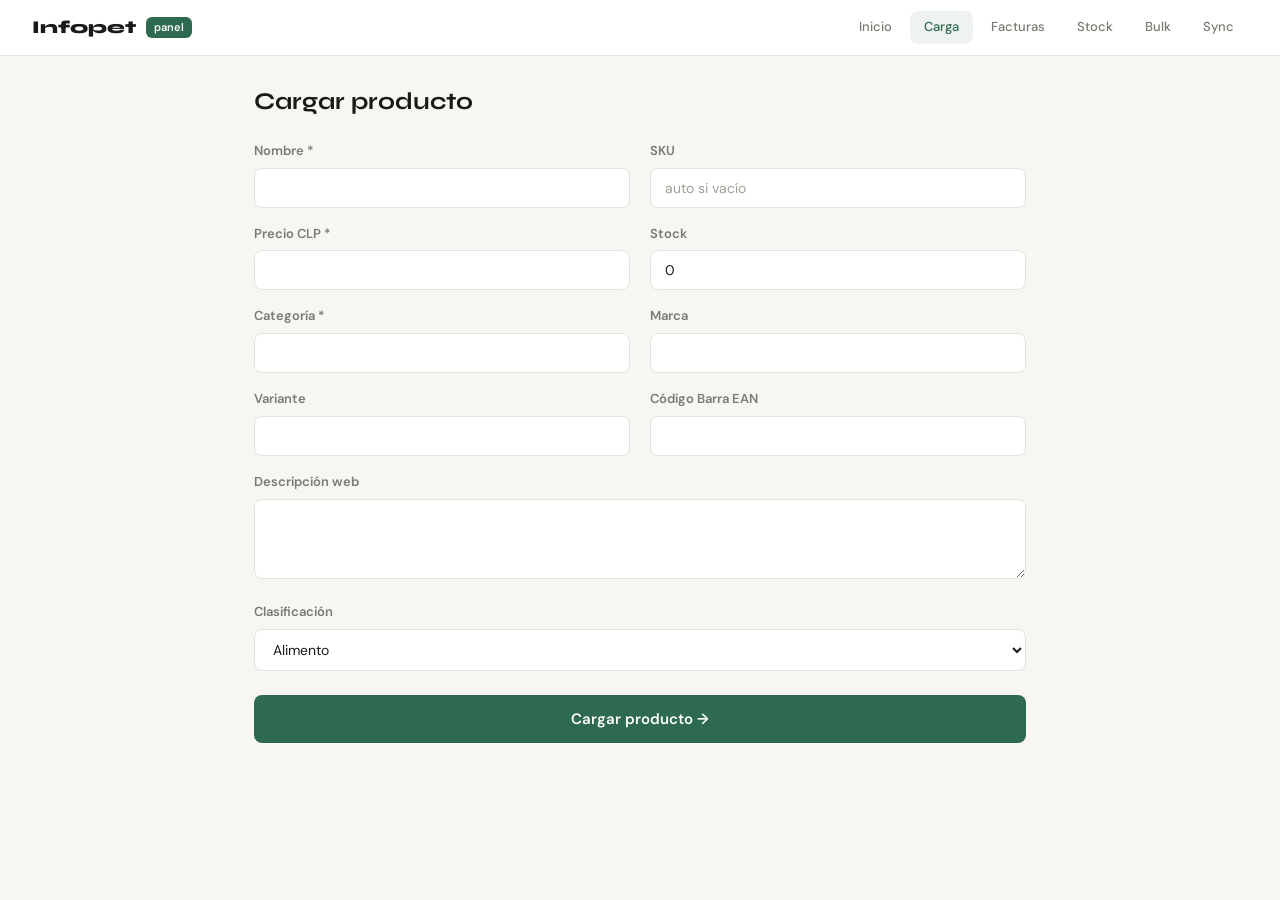
==== carga-producto.html @ f97a9696 "feat: fase 2 carga de productos — proxy Jumpseller, Sheets append, formulario Co-Authored-By: Claude" ====
<!DOCTYPE html>
<html lang="es">
<head>
<meta charset="UTF-8"/>
<meta name="viewport" content="width=device-width,initial-scale=1.0"/>
<title>Cargar producto — Infopet</title>
<link rel="stylesheet" href="assets/style.css"/>
<style>
  .page { max-width: 820px; margin: 0 auto; padding: 32px 24px; }
  .page-title { font-size: 24px; margin-bottom: 24px; }

  .form-grid {
    display: grid;
    grid-template-columns: 1fr 1fr;
    gap: 0 20px;
  }
  .form-grid .full { grid-column: 1 / -1; }

  .form-input::placeholder { color: var(--text-light); }
  textarea.form-input { resize: vertical; min-height: 80px; }

  .btn-submit {
    margin-top: 8px;
    width: 100%;
    justify-content: center;
    font-size: 15px;
    padding: 14px 24px;
  }

  /* Progress */
  .progress-wrap { display: none; margin-bottom: 16px; }
  .progress-wrap.visible { display: block; }

  /* Resumen */
  .result-summary {
    display: none;
    gap: 12px;
    flex-wrap: wrap;
    margin-bottom: 16px;
  }
  .result-summary.visible { display: flex; }
  .result-item {
    font-size: 14px;
    font-weight: 600;
    padding: 6px 14px;
    border-radius: var(--radius-sm);
  }
  .result-ok { background: var(--green-bg); color: var(--green); }
  .result-err { background: var(--red-bg); color: var(--red); }

  @media (max-width: 600px) {
    .form-grid { grid-template-columns: 1fr; }
    .page { padding: 20px 16px; }
  }
</style>
</head>
<body>

<!-- Navbar -->
<nav class="navbar">
  <a href="index.html" class="navbar-brand">Infopet <span class="badge">panel</span></a>
  <div class="navbar-links">
    <a href="index.html">Inicio</a>
    <a href="carga-producto.html" class="active">Carga</a>
    <a href="facturas.html">Facturas</a>
    <a href="stock-dashboard.html">Stock</a>
    <a href="jumpseller-bulk.html">Bulk</a>
    <a href="sync-stock.html">Sync</a>
  </div>
</nav>

<main class="page">
  <h1 class="page-title">Cargar producto</h1>

  <div id="alert" class="alert"></div>

  <div class="result-summary" id="summary"></div>

  <div class="progress-wrap" id="progressWrap">
    <div class="progress">
      <div class="progress-bar" id="progressBar" style="width:0%"></div>
    </div>
  </div>

  <form id="formProducto" autocomplete="off">
    <div class="form-grid">
      <!-- Fila 1 -->
      <div class="form-group">
        <label class="form-label">Nombre *</label>
        <input type="text" id="nombre" class="form-input" required/>
      </div>
      <div class="form-group">
        <label class="form-label">SKU</label>
        <input type="text" id="sku" class="form-input" placeholder="auto si vacío"/>
      </div>

      <!-- Fila 2 -->
      <div class="form-group">
        <label class="form-label">Precio CLP *</label>
        <input type="number" id="precio" class="form-input" min="0" required/>
      </div>
      <div class="form-group">
        <label class="form-label">Stock</label>
        <input type="number" id="stock" class="form-input" min="0" value="0"/>
      </div>

      <!-- Fila 3 -->
      <div class="form-group">
        <label class="form-label">Categoría *</label>
        <input type="text" id="categoria" class="form-input" required/>
      </div>
      <div class="form-group">
        <label class="form-label">Marca</label>
        <input type="text" id="marca" class="form-input"/>
      </div>

      <!-- Fila 4 -->
      <div class="form-group">
        <label class="form-label">Variante</label>
        <input type="text" id="variante" class="form-input"/>
      </div>
      <div class="form-group">
        <label class="form-label">Código Barra EAN</label>
        <input type="text" id="codigoBarra" class="form-input"/>
      </div>

      <!-- Full width -->
      <div class="form-group full">
        <label class="form-label">Descripción web</label>
        <textarea id="descripcion" class="form-input"></textarea>
      </div>

      <div class="form-group full">
        <label class="form-label">Clasificación</label>
        <select id="clasificacion" class="form-input">
          <option value="Alimento">Alimento</option>
          <option value="Accesorio">Accesorio</option>
          <option value="Higiene">Higiene</option>
          <option value="Salud">Salud</option>
          <option value="Otro">Otro</option>
        </select>
      </div>
    </div>

    <button type="submit" class="btn btn-primary btn-submit">Cargar producto &rarr;</button>
  </form>
</main>

<script src="assets/utils.js"></script>
<script>
(function() {
  const form = document.getElementById('formProducto');
  const alertEl = document.getElementById('alert');
  const summaryEl = document.getElementById('summary');
  const progressWrap = document.getElementById('progressWrap');
  const progressBar = document.getElementById('progressBar');

  form.addEventListener('submit', async (e) => {
    e.preventDefault();

    // Limpiar estado previo
    summaryEl.classList.remove('visible');
    summaryEl.innerHTML = '';
    alertEl.classList.remove('visible');

    // Leer campos
    const nombre = document.getElementById('nombre').value.trim();
    const skuVal = document.getElementById('sku').value.trim();
    const precio = Number(document.getElementById('precio').value);
    const stock = Number(document.getElementById('stock').value) || 0;
    const categoria = document.getElementById('categoria').value.trim();
    const marca = document.getElementById('marca').value.trim();
    const variante = document.getElementById('variante').value.trim();
    const codigoBarra = document.getElementById('codigoBarra').value.trim();
    const descripcion = document.getElementById('descripcion').value.trim();
    const clasificacion = document.getElementById('clasificacion').value;

    // Validar obligatorios
    if (!nombre || !precio || !categoria) {
      return showAlert(alertEl, 'err', 'Completa los campos obligatorios: Nombre, Precio y Categoría.');
    }

    const sku = skuVal || autoSKU(nombre);

    // Mostrar progreso
    progressWrap.classList.add('visible');
    progressBar.style.width = '0%';

    const tasks = [
      {
        name: 'Bsale',
        fn: () => apiFetch('/api/bsale?endpoint=products.json', {
          method: 'POST',
          headers: { 'Content-Type': 'application/json' },
          body: JSON.stringify({
            name: nombre,
            description: descripcion,
            classificationsId: categoria,
            variant: {
              description: variante || nombre,
              barCode: codigoBarra,
              code: sku,
              price: precio,
              stock: stock
            }
          })
        })
      },
      {
        name: 'Jumpseller',
        fn: () => apiFetch('/api/jumpseller?endpoint=products.json', {
          method: 'POST',
          headers: { 'Content-Type': 'application/json' },
          body: JSON.stringify({
            product: {
              name: nombre,
              price: precio,
              stock: stock,
              sku: sku,
              description: descripcion,
              brand: marca,
              category: categoria
            }
          })
        })
      },
      {
        name: 'Sheets',
        fn: () => apiFetch('/api/sheets', {
          method: 'POST',
          headers: { 'Content-Type': 'application/json' },
          body: JSON.stringify({
            values: [clasificacion, categoria, nombre, variante, marca, 0, codigoBarra, sku, 0, precio]
          })
        })
      }
    ];

    const results = await parallelTasks(tasks, ({ done, total }) => {
      progressBar.style.width = Math.round((done / total) * 100) + '%';
    });

    // Ocultar progreso
    progressWrap.classList.remove('visible');

    // Mostrar resumen
    let allOk = true;
    for (const [name, r] of Object.entries(results)) {
      const ok = r.status === 'ok';
      if (!ok) allOk = false;
      const span = document.createElement('span');
      span.className = 'result-item ' + (ok ? 'result-ok' : 'result-err');
      span.textContent = (ok ? '\u2713 ' : '\u2717 ') + name;
      if (!ok) span.title = r.error;
      summaryEl.appendChild(span);
    }
    summaryEl.classList.add('visible');

    if (allOk) {
      showAlert(alertEl, 'ok', 'Producto cargado correctamente en los 3 canales.');
      form.reset();
      document.getElementById('stock').value = '0';
    } else {
      showAlert(alertEl, 'warn', 'Algunas cargas fallaron. Revisa el resumen.');
    }
  });
})();
</script>
</body>
</html>
---- assets/style.css ----
/* ═══════════════════════════════════════
   Infopet — Sistema de diseño
   ═══════════════════════════════════════ */

@import url('https://fonts.googleapis.com/css2?family=Syne:wght@600;700;800&family=DM+Sans:ital,wght@0,300;0,400;0,500;0,600;0,700;1,400&family=DM+Mono:wght@400;500&display=swap');

:root {
  /* Superficie */
  --bg: #F7F6F2;
  --surface: #FFFFFF;
  --surface-2: #F0EFE9;
  --border: #E5E3DA;
  --border-hover: #D0CEC4;

  /* Texto */
  --text: #1A1A18;
  --text-muted: #7A7A72;
  --text-light: #A0A098;

  /* Acento verde */
  --accent: #2D6A4F;
  --accent-light: #D8EDDF;
  --accent-hover: #245A42;
  --accent-bg: rgba(45, 106, 79, 0.08);

  /* Estados */
  --red: #D45C4A;
  --red-bg: rgba(212, 92, 74, 0.1);
  --yellow: #D4A843;
  --yellow-bg: rgba(212, 168, 67, 0.1);
  --green: #4CAF7D;
  --green-bg: rgba(76, 175, 125, 0.1);
  --blue: #5B9BD5;
  --blue-bg: rgba(91, 155, 213, 0.1);

  /* Tipografía */
  --font-heading: 'Syne', sans-serif;
  --font-body: 'DM Sans', sans-serif;
  --font-mono: 'DM Mono', monospace;

  /* Espaciado */
  --radius: 12px;
  --radius-sm: 8px;
  --radius-lg: 16px;
  --shadow: 0 2px 8px rgba(0,0,0,0.06);
  --shadow-lg: 0 8px 32px rgba(0,0,0,0.08);
  --transition: 0.2s ease;
}

* { box-sizing: border-box; margin: 0; padding: 0; }

body {
  font-family: var(--font-body);
  background: var(--bg);
  color: var(--text);
  font-size: 15px;
  line-height: 1.6;
  min-height: 100vh;
}

h1, h2, h3, h4 {
  font-family: var(--font-heading);
  font-weight: 700;
  line-height: 1.2;
}

code, .mono {
  font-family: var(--font-mono);
}

/* ── Navbar ── */
.navbar {
  position: sticky;
  top: 0;
  z-index: 100;
  background: var(--surface);
  border-bottom: 1px solid var(--border);
  padding: 0 32px;
  height: 56px;
  display: flex;
  align-items: center;
  justify-content: space-between;
  backdrop-filter: blur(12px);
}

.navbar-brand {
  font-family: var(--font-heading);
  font-size: 18px;
  font-weight: 800;
  color: var(--text);
  text-decoration: none;
  display: flex;
  align-items: center;
  gap: 10px;
}

.navbar-brand .badge {
  background: var(--accent);
  color: white;
  font-family: var(--font-body);
  font-size: 11px;
  font-weight: 600;
  padding: 2px 8px;
  border-radius: 6px;
}

.navbar-links {
  display: flex;
  gap: 4px;
}

.navbar-links a {
  font-size: 13px;
  font-weight: 500;
  color: var(--text-muted);
  text-decoration: none;
  padding: 6px 14px;
  border-radius: var(--radius-sm);
  transition: all var(--transition);
}

.navbar-links a:hover,
.navbar-links a.active {
  background: var(--accent-bg);
  color: var(--accent);
}

/* ── Cards ── */
.card {
  background: var(--surface);
  border: 1px solid var(--border);
  border-radius: var(--radius);
  padding: 24px;
  transition: all var(--transition);
}

.card:hover {
  border-color: var(--border-hover);
  box-shadow: var(--shadow);
}

/* ── Botones ── */
.btn {
  display: inline-flex;
  align-items: center;
  gap: 8px;
  padding: 10px 20px;
  border-radius: var(--radius-sm);
  font-family: var(--font-body);
  font-size: 14px;
  font-weight: 600;
  cursor: pointer;
  border: none;
  transition: all var(--transition);
  text-decoration: none;
}

.btn-primary {
  background: var(--accent);
  color: white;
}

.btn-primary:hover {
  background: var(--accent-hover);
  transform: translateY(-1px);
  box-shadow: 0 4px 12px rgba(45, 106, 79, 0.3);
}

.btn-secondary {
  background: var(--surface);
  color: var(--text);
  border: 1px solid var(--border);
}

.btn-secondary:hover {
  background: var(--surface-2);
}

.btn-danger {
  background: var(--red);
  color: white;
}

/* ── Form ── */
.form-group {
  margin-bottom: 16px;
}

.form-label {
  display: block;
  font-size: 13px;
  font-weight: 600;
  color: var(--text-muted);
  margin-bottom: 6px;
}

.form-input {
  width: 100%;
  padding: 10px 14px;
  border: 1px solid var(--border);
  border-radius: var(--radius-sm);
  font-family: var(--font-body);
  font-size: 14px;
  color: var(--text);
  background: var(--surface);
  transition: border-color var(--transition);
}

.form-input:focus {
  outline: none;
  border-color: var(--accent);
  box-shadow: 0 0 0 3px var(--accent-bg);
}

/* ── Alertas ── */
.alert {
  padding: 12px 16px;
  border-radius: var(--radius-sm);
  font-size: 13px;
  font-weight: 500;
  display: none;
  margin-bottom: 16px;
}

.alert.visible { display: flex; align-items: center; gap: 8px; }
.alert-ok { background: var(--green-bg); color: var(--green); }
.alert-err { background: var(--red-bg); color: var(--red); }
.alert-warn { background: var(--yellow-bg); color: var(--yellow); }
.alert-info { background: var(--blue-bg); color: var(--blue); }

/* ── Tabla ── */
.table-wrap {
  overflow-x: auto;
  border: 1px solid var(--border);
  border-radius: var(--radius);
}

table {
  width: 100%;
  border-collapse: collapse;
  font-size: 13px;
}

th {
  background: var(--surface-2);
  font-weight: 600;
  text-align: left;
  padding: 10px 14px;
  border-bottom: 1px solid var(--border);
  color: var(--text-muted);
  font-size: 12px;
  text-transform: uppercase;
  letter-spacing: 0.04em;
}

td {
  padding: 10px 14px;
  border-bottom: 1px solid var(--border);
}

tr:last-child td { border-bottom: none; }
tr:hover td { background: var(--accent-bg); }

/* ── Semáforo ── */
.dot { width: 8px; height: 8px; border-radius: 50%; display: inline-block; }
.dot-red { background: var(--red); }
.dot-yellow { background: var(--yellow); }
.dot-green { background: var(--green); }
.dot-pulse { animation: pulse 2s infinite; }
@keyframes pulse { 0%,100% { opacity: 1; } 50% { opacity: 0.4; } }

/* ── Progress bar ── */
.progress {
  height: 6px;
  background: var(--surface-2);
  border-radius: 3px;
  overflow: hidden;
}

.progress-bar {
  height: 100%;
  background: var(--accent);
  border-radius: 3px;
  transition: width 0.4s ease;
}

/* ── Responsive ── */
@media (max-width: 768px) {
  .navbar { padding: 0 16px; }
  .navbar-links { display: none; }
  .card { padding: 16px; }
}
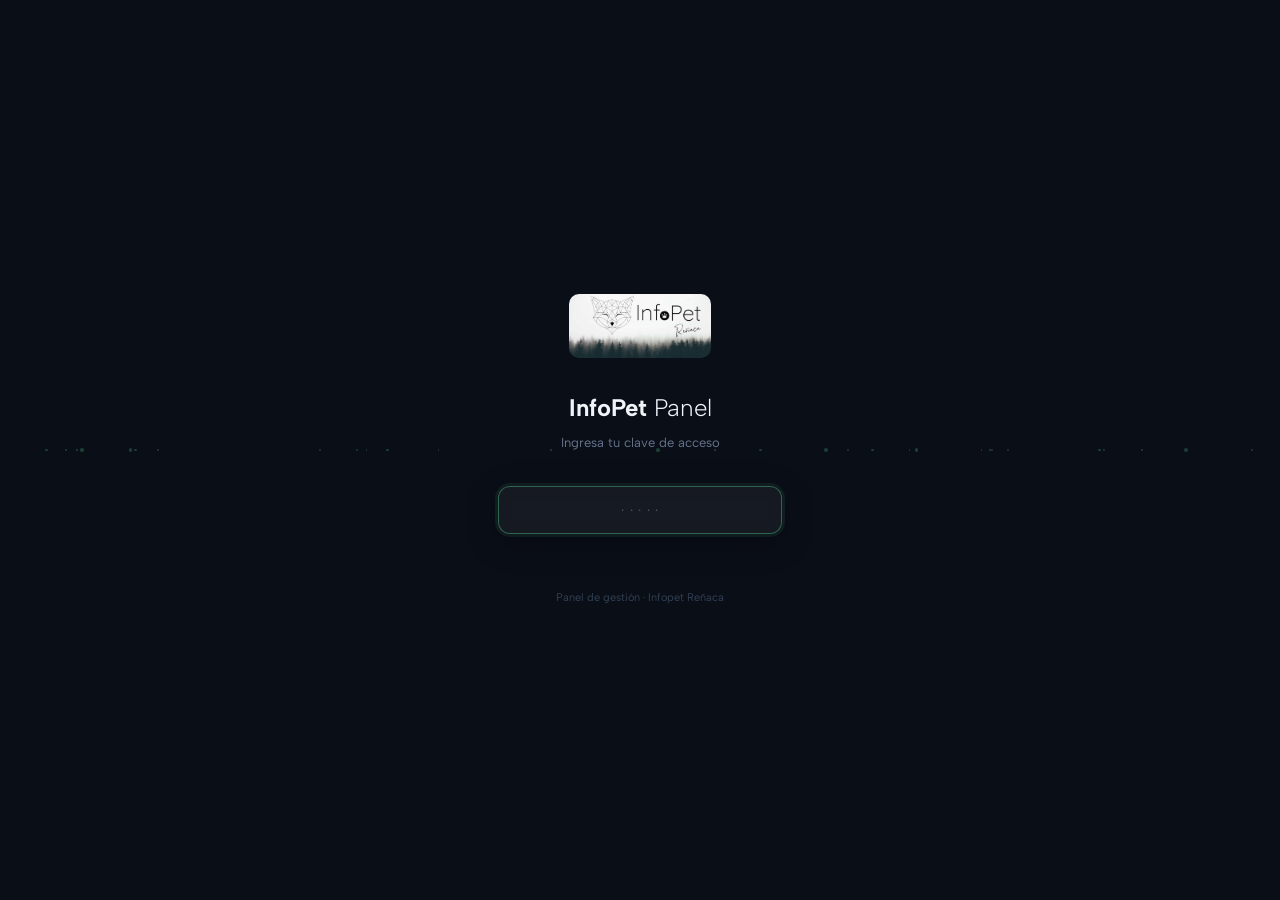
==== commit d7b403e8: "feat: pantalla de acceso con efecto IA + partículas flotantes - Login con contraseña (nube/sakura) -" ====
--- a/carga-producto.html
+++ b/carga-producto.html
@@ -146,6 +146,7 @@
   </form>
 </main>
 
+<script src="auth.js"></script>
 <script src="assets/utils.js"></script>
 <script>
 (function() {
--- a/assets/style.css
+++ b/assets/style.css
@@ -2,7 +2,7 @@
    Infopet — Sistema de diseño
    ═══════════════════════════════════════ */
 
-@import url('https://fonts.googleapis.com/css2?family=Syne:wght@600;700;800&family=DM+Sans:ital,wght@0,300;0,400;0,500;0,600;0,700;1,400&family=DM+Mono:wght@400;500&display=swap');
+@import url('https://fonts.googleapis.com/css2?family=Albert+Sans:ital,wght@0,200;0,300;0,400;0,500;0,600;0,700;0,800;1,300;1,400&family=DM+Mono:wght@400;500&display=swap');
 
 :root {
   /* Superficie */
@@ -33,10 +33,15 @@
   --blue: #5B9BD5;
   --blue-bg: rgba(91, 155, 213, 0.1);
 
-  /* Tipografía */
-  --font-heading: 'Syne', sans-serif;
-  --font-body: 'DM Sans', sans-serif;
+  /* Tipografía — Albert Sans (misma que infopetrenaca.cl) */
+  --font-heading: 'Albert Sans', sans-serif;
+  --font-body: 'Albert Sans', sans-serif;
   --font-mono: 'DM Mono', monospace;
+
+  /* Transiciones — estilo smconnection.cl */
+  --ease: cubic-bezier(0.4, 0, 0.2, 1);
+  --transition: all 0.3s cubic-bezier(0.4, 0, 0.2, 1);
+  --transition-slow: all 0.5s cubic-bezier(0.4, 0, 0.2, 1);
 
   /* Espaciado */
   --radius: 12px;
@@ -60,9 +65,14 @@
 
 h1, h2, h3, h4 {
   font-family: var(--font-heading);
-  font-weight: 700;
+  font-weight: 300;
   line-height: 1.2;
-}
+  letter-spacing: -0.01em;
+}
+
+h1 { font-size: 32px; }
+h2 { font-size: 24px; }
+h3 { font-size: 18px; font-weight: 500; }
 
 code, .mono {
   font-family: var(--font-mono);
@@ -73,56 +83,82 @@
   position: sticky;
   top: 0;
   z-index: 100;
-  background: var(--surface);
+  background: rgba(255,255,255,0.92);
   border-bottom: 1px solid var(--border);
   padding: 0 32px;
-  height: 56px;
+  height: 60px;
   display: flex;
   align-items: center;
   justify-content: space-between;
-  backdrop-filter: blur(12px);
+  backdrop-filter: blur(20px);
+  -webkit-backdrop-filter: blur(20px);
+  transition: var(--transition);
 }
 
 .navbar-brand {
   font-family: var(--font-heading);
-  font-size: 18px;
-  font-weight: 800;
+  font-size: 20px;
+  font-weight: 700;
   color: var(--text);
   text-decoration: none;
   display: flex;
   align-items: center;
   gap: 10px;
+  letter-spacing: -0.02em;
 }
 
 .navbar-brand .badge {
   background: var(--accent);
   color: white;
   font-family: var(--font-body);
-  font-size: 11px;
+  font-size: 10px;
   font-weight: 600;
-  padding: 2px 8px;
-  border-radius: 6px;
+  padding: 3px 10px;
+  border-radius: 100px;
+  text-transform: uppercase;
+  letter-spacing: 0.06em;
 }
 
 .navbar-links {
   display: flex;
-  gap: 4px;
+  gap: 2px;
 }
 
 .navbar-links a {
   font-size: 13px;
-  font-weight: 500;
+  font-weight: 400;
   color: var(--text-muted);
   text-decoration: none;
-  padding: 6px 14px;
+  padding: 8px 16px;
   border-radius: var(--radius-sm);
-  transition: all var(--transition);
-}
-
-.navbar-links a:hover,
+  transition: var(--transition);
+  position: relative;
+}
+
+.navbar-links a::after {
+  content: '';
+  position: absolute;
+  bottom: 4px;
+  left: 16px;
+  right: 16px;
+  height: 1.5px;
+  background: var(--accent);
+  transform: scaleX(0);
+  transition: transform 0.3s var(--ease);
+}
+
+.navbar-links a:hover::after,
+.navbar-links a.active::after {
+  transform: scaleX(1);
+}
+
+.navbar-links a:hover {
+  color: var(--text);
+}
+
 .navbar-links a.active {
-  background: var(--accent-bg);
   color: var(--accent);
+  font-weight: 500;
 }
 
 /* ── Cards ── */
@@ -131,12 +167,13 @@
   border: 1px solid var(--border);
   border-radius: var(--radius);
   padding: 24px;
-  transition: all var(--transition);
+  transition: var(--transition);
 }
 
 .card:hover {
   border-color: var(--border-hover);
-  box-shadow: var(--shadow);
+  box-shadow: var(--shadow-lg);
+  transform: translateY(-3px);
 }
 
 /* ── Botones ── */
@@ -144,26 +181,27 @@
   display: inline-flex;
   align-items: center;
   gap: 8px;
-  padding: 10px 20px;
+  padding: 11px 24px;
   border-radius: var(--radius-sm);
   font-family: var(--font-body);
   font-size: 14px;
-  font-weight: 600;
+  font-weight: 500;
   cursor: pointer;
   border: none;
-  transition: all var(--transition);
+  transition: var(--transition);
   text-decoration: none;
+  letter-spacing: 0.01em;
 }
 
 .btn-primary {
-  background: var(--accent);
+  background: var(--text);
   color: white;
 }
 
 .btn-primary:hover {
-  background: var(--accent-hover);
-  transform: translateY(-1px);
-  box-shadow: 0 4px 12px rgba(45, 106, 79, 0.3);
+  background: #243353;
+  transform: translateY(-3px);
+  box-shadow: 0 8px 24px rgba(26, 26, 24, 0.2);
 }
 
 .btn-secondary {
@@ -284,9 +322,66 @@
   transition: width 0.4s ease;
 }
 
+/* ── Animaciones de entrada ── */
+.fade-in {
+  opacity: 0;
+  transform: translateY(20px);
+  transition: opacity 0.6s var(--ease), transform 0.6s var(--ease);
+}
+
+.fade-in.visible {
+  opacity: 1;
+  transform: translateY(0);
+}
+
+/* Stagger children */
+.stagger > * {
+  opacity: 0;
+  transform: translateY(16px);
+  transition: opacity 0.5s var(--ease), transform 0.5s var(--ease);
+}
+
+.stagger.visible > *:nth-child(1) { transition-delay: 0s; opacity: 1; transform: translateY(0); }
+.stagger.visible > *:nth-child(2) { transition-delay: 0.08s; opacity: 1; transform: translateY(0); }
+.stagger.visible > *:nth-child(3) { transition-delay: 0.16s; opacity: 1; transform: translateY(0); }
+.stagger.visible > *:nth-child(4) { transition-delay: 0.24s; opacity: 1; transform: translateY(0); }
+.stagger.visible > *:nth-child(5) { transition-delay: 0.32s; opacity: 1; transform: translateY(0); }
+.stagger.visible > *:nth-child(6) { transition-delay: 0.40s; opacity: 1; transform: translateY(0); }
+
+/* ── Hover glow sutil ── */
+.glow:hover {
+  box-shadow: 0 8px 32px rgba(45, 106, 79, 0.15);
+}
+
+/* ── Smooth scroll ── */
+html {
+  scroll-behavior: smooth;
+  scroll-padding-top: 70px;
+}
+
+/* ── Label estilo Infopet ── */
+.label {
+  font-size: 11px;
+  font-weight: 500;
+  letter-spacing: 0.08em;
+  text-transform: uppercase;
+  color: var(--text-muted);
+}
+
+.label-new {
+  background: #007EA7;
+  color: white;
+  padding: 2px 8px;
+  border-radius: 4px;
+  font-size: 10px;
+  font-weight: 600;
+}
+
 /* ── Responsive ── */
 @media (max-width: 768px) {
   .navbar { padding: 0 16px; }
   .navbar-links { display: none; }
   .card { padding: 16px; }
-}
+  h1 { font-size: 24px; }
+  h2 { font-size: 20px; }
+}
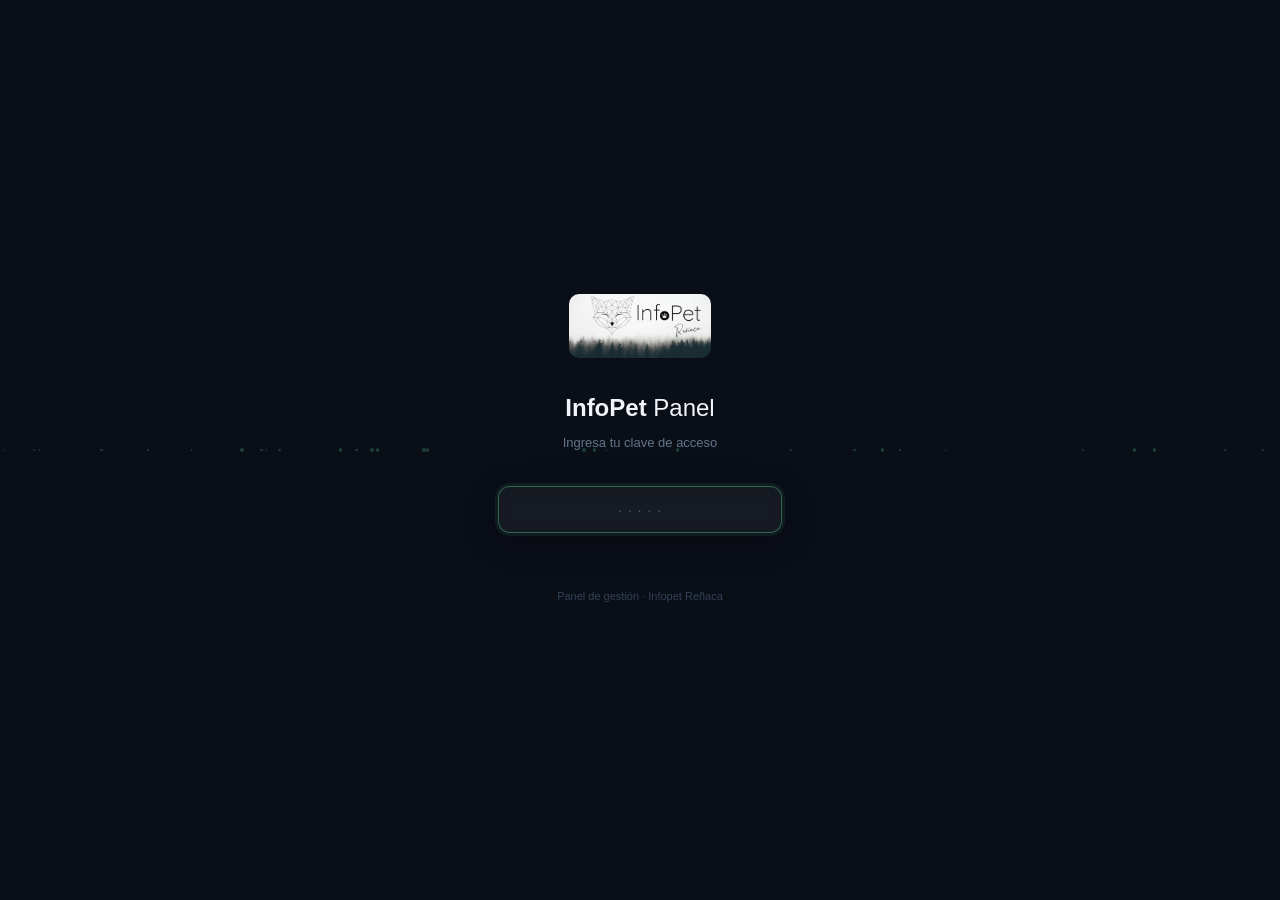
==== commit 4f2079bc: "design: rediseño completo UI — Apple-inspired, Inter + Playfair Display - style.css: sistema de dise" ====
--- a/carga-producto.html
+++ b/carga-producto.html
@@ -6,44 +6,99 @@
 <title>Cargar producto — Infopet</title>
 <link rel="stylesheet" href="assets/style.css"/>
 <style>
-  .page { max-width: 820px; margin: 0 auto; padding: 32px 24px; }
-  .page-title { font-size: 24px; margin-bottom: 24px; }
-
+  .page { max-width: 860px; margin: 0 auto; padding: 32px 24px; }
+
+  .page-header { margin-bottom: 32px; }
+  .page-header h1 { margin-bottom: 4px; }
+  .page-header p { color: var(--text-muted); font-size: 14px; }
+
+  /* ── Stepper ── */
+  .stepper {
+    display: flex;
+    align-items: center;
+    justify-content: center;
+    gap: 0;
+    margin-bottom: 32px;
+  }
+  .step {
+    display: flex;
+    align-items: center;
+    gap: 10px;
+    font-size: 14px;
+    color: var(--text-muted);
+    font-weight: 500;
+    transition: color 0.3s var(--ease);
+  }
+  .step-circle {
+    width: 32px;
+    height: 32px;
+    border-radius: 50%;
+    display: flex;
+    align-items: center;
+    justify-content: center;
+    font-size: 13px;
+    font-weight: 600;
+    border: 2px solid var(--border);
+    color: var(--text-muted);
+    background: var(--surface);
+    transition: all 0.3s var(--ease);
+  }
+  .step.active .step-circle {
+    background: var(--accent);
+    border-color: var(--accent);
+    color: #fff;
+  }
+  .step.active { color: var(--text); }
+  .step.done .step-circle {
+    background: var(--green);
+    border-color: var(--green);
+    color: #fff;
+  }
+  .step-line {
+    width: 48px;
+    height: 2px;
+    background: var(--border);
+    margin: 0 12px;
+    transition: background 0.3s var(--ease);
+  }
+  .step-line.done { background: var(--green); }
+
+  /* ── Form grid ── */
   .form-grid {
     display: grid;
     grid-template-columns: 1fr 1fr;
     gap: 0 20px;
   }
   .form-grid .full { grid-column: 1 / -1; }
-
   .form-input::placeholder { color: var(--text-light); }
   textarea.form-input { resize: vertical; min-height: 80px; }
 
   .btn-submit {
-    margin-top: 8px;
+    margin-top: 12px;
     width: 100%;
     justify-content: center;
     font-size: 15px;
     padding: 14px 24px;
   }
 
-  /* Progress */
+  /* ── Progress ── */
   .progress-wrap { display: none; margin-bottom: 16px; }
   .progress-wrap.visible { display: block; }
 
-  /* Resumen */
+  /* ── Result pills ── */
   .result-summary {
     display: none;
-    gap: 12px;
+    gap: 10px;
     flex-wrap: wrap;
     margin-bottom: 16px;
   }
   .result-summary.visible { display: flex; }
-  .result-item {
-    font-size: 14px;
+  .result-pill {
+    font-size: 13px;
     font-weight: 600;
-    padding: 6px 14px;
-    border-radius: var(--radius-sm);
+    padding: 6px 16px;
+    border-radius: 100px;
+    letter-spacing: 0.01em;
   }
   .result-ok { background: var(--green-bg); color: var(--green); }
   .result-err { background: var(--red-bg); color: var(--red); }
@@ -51,6 +106,9 @@
   @media (max-width: 600px) {
     .form-grid { grid-template-columns: 1fr; }
     .page { padding: 20px 16px; }
+    .stepper { gap: 0; }
+    .step span:not(.step-circle) { display: none; }
+    .step-line { width: 32px; margin: 0 6px; }
   }
 </style>
 </head>
@@ -58,7 +116,11 @@
 
 <!-- Navbar -->
 <nav class="navbar">
-  <a href="index.html" class="navbar-brand">Infopet <span class="badge">panel</span></a>
+  <a href="index.html" class="navbar-brand">
+    <img src="assets/logo.jpeg" alt="InfoPet"/>
+    <span>InfoPet</span>
+    <span class="badge">panel</span>
+  </a>
   <div class="navbar-links">
     <a href="index.html">Inicio</a>
     <a href="carga-producto.html" class="active">Carga</a>
@@ -70,7 +132,30 @@
 </nav>
 
 <main class="page">
-  <h1 class="page-title">Cargar producto</h1>
+
+  <!-- Header -->
+  <div class="page-header">
+    <h1>Cargar producto</h1>
+    <p>Un formulario &rarr; Bsale + Jumpseller + Sheets en paralelo</p>
+  </div>
+
+  <!-- Stepper -->
+  <div class="stepper" id="stepper">
+    <div class="step active" data-step="1">
+      <span class="step-circle">1</span>
+      <span>Datos</span>
+    </div>
+    <div class="step-line" data-line="1"></div>
+    <div class="step" data-step="2">
+      <span class="step-circle">2</span>
+      <span>Revisi&oacute;n</span>
+    </div>
+    <div class="step-line" data-line="2"></div>
+    <div class="step" data-step="3">
+      <span class="step-circle">3</span>
+      <span>Resultado</span>
+    </div>
+  </div>
 
   <div id="alert" class="alert"></div>
 
@@ -82,68 +167,68 @@
     </div>
   </div>
 
-  <form id="formProducto" autocomplete="off">
-    <div class="form-grid">
-      <!-- Fila 1 -->
-      <div class="form-group">
-        <label class="form-label">Nombre *</label>
-        <input type="text" id="nombre" class="form-input" required/>
+  <div class="card" id="formCard">
+    <form id="formProducto" autocomplete="off">
+      <div class="form-grid">
+
+        <div class="form-group">
+          <label class="form-label">Nombre *</label>
+          <input type="text" id="nombre" class="form-input" required/>
+        </div>
+        <div class="form-group">
+          <label class="form-label">SKU</label>
+          <input type="text" id="sku" class="form-input" placeholder="Se genera autom&aacute;ticamente"/>
+        </div>
+
+        <div class="form-group">
+          <label class="form-label">Precio CLP *</label>
+          <input type="number" id="precio" class="form-input" min="0" required/>
+        </div>
+        <div class="form-group">
+          <label class="form-label">Stock</label>
+          <input type="number" id="stock" class="form-input" min="0" value="0"/>
+        </div>
+
+        <div class="form-group">
+          <label class="form-label">Categor&iacute;a *</label>
+          <input type="text" id="categoria" class="form-input" required/>
+        </div>
+        <div class="form-group">
+          <label class="form-label">Marca</label>
+          <input type="text" id="marca" class="form-input"/>
+        </div>
+
+        <div class="form-group">
+          <label class="form-label">Variante</label>
+          <input type="text" id="variante" class="form-input" placeholder="Ej: 4 kg, 1 unidad"/>
+        </div>
+        <div class="form-group">
+          <label class="form-label">C&oacute;digo de barra EAN</label>
+          <input type="text" id="codigoBarra" class="form-input"/>
+        </div>
+
+        <div class="form-group full">
+          <label class="form-label">Descripci&oacute;n web</label>
+          <textarea id="descripcion" class="form-input"></textarea>
+        </div>
+
+        <div class="form-group full">
+          <label class="form-label">Clasificaci&oacute;n</label>
+          <select id="clasificacion" class="form-input">
+            <option value="Alimento">Alimento</option>
+            <option value="Accesorio">Accesorio</option>
+            <option value="Higiene">Higiene</option>
+            <option value="Salud">Salud</option>
+            <option value="Otro">Otro</option>
+          </select>
+        </div>
+
       </div>
-      <div class="form-group">
-        <label class="form-label">SKU</label>
-        <input type="text" id="sku" class="form-input" placeholder="auto si vacío"/>
-      </div>
-
-      <!-- Fila 2 -->
-      <div class="form-group">
-        <label class="form-label">Precio CLP *</label>
-        <input type="number" id="precio" class="form-input" min="0" required/>
-      </div>
-      <div class="form-group">
-        <label class="form-label">Stock</label>
-        <input type="number" id="stock" class="form-input" min="0" value="0"/>
-      </div>
-
-      <!-- Fila 3 -->
-      <div class="form-group">
-        <label class="form-label">Categoría *</label>
-        <input type="text" id="categoria" class="form-input" required/>
-      </div>
-      <div class="form-group">
-        <label class="form-label">Marca</label>
-        <input type="text" id="marca" class="form-input"/>
-      </div>
-
-      <!-- Fila 4 -->
-      <div class="form-group">
-        <label class="form-label">Variante</label>
-        <input type="text" id="variante" class="form-input"/>
-      </div>
-      <div class="form-group">
-        <label class="form-label">Código Barra EAN</label>
-        <input type="text" id="codigoBarra" class="form-input"/>
-      </div>
-
-      <!-- Full width -->
-      <div class="form-group full">
-        <label class="form-label">Descripción web</label>
-        <textarea id="descripcion" class="form-input"></textarea>
-      </div>
-
-      <div class="form-group full">
-        <label class="form-label">Clasificación</label>
-        <select id="clasificacion" class="form-input">
-          <option value="Alimento">Alimento</option>
-          <option value="Accesorio">Accesorio</option>
-          <option value="Higiene">Higiene</option>
-          <option value="Salud">Salud</option>
-          <option value="Otro">Otro</option>
-        </select>
-      </div>
-    </div>
-
-    <button type="submit" class="btn btn-primary btn-submit">Cargar producto &rarr;</button>
-  </form>
+
+      <button type="submit" class="btn btn-primary btn-submit">Cargar producto &rarr;</button>
+    </form>
+  </div>
+
 </main>
 
 <script src="auth.js"></script>
@@ -155,6 +240,20 @@
   const summaryEl = document.getElementById('summary');
   const progressWrap = document.getElementById('progressWrap');
   const progressBar = document.getElementById('progressBar');
+
+  /* ── Stepper helpers ── */
+  function setStep(n) {
+    document.querySelectorAll('.step').forEach(s => {
+      const sn = Number(s.dataset.step);
+      s.classList.remove('active', 'done');
+      if (sn < n) s.classList.add('done');
+      if (sn === n) s.classList.add('active');
+    });
+    document.querySelectorAll('.step-line').forEach(l => {
+      const ln = Number(l.dataset.line);
+      l.classList.toggle('done', ln < n);
+    });
+  }
 
   form.addEventListener('submit', async (e) => {
     e.preventDefault();
@@ -178,12 +277,13 @@
 
     // Validar obligatorios
     if (!nombre || !precio || !categoria) {
-      return showAlert(alertEl, 'err', 'Completa los campos obligatorios: Nombre, Precio y Categoría.');
+      return showAlert(alertEl, 'err', 'Completa los campos obligatorios: Nombre, Precio y Categor\u00eda.');
     }
 
     const sku = skuVal || autoSKU(nombre);
 
-    // Mostrar progreso
+    // Step 2: Revision
+    setStep(2);
     progressWrap.classList.add('visible');
     progressBar.style.width = '0%';
 
@@ -244,13 +344,15 @@
     // Ocultar progreso
     progressWrap.classList.remove('visible');
 
-    // Mostrar resumen
+    // Step 3: Resultado
+    setStep(3);
+
     let allOk = true;
     for (const [name, r] of Object.entries(results)) {
       const ok = r.status === 'ok';
       if (!ok) allOk = false;
       const span = document.createElement('span');
-      span.className = 'result-item ' + (ok ? 'result-ok' : 'result-err');
+      span.className = 'result-pill ' + (ok ? 'result-ok' : 'result-err');
       span.textContent = (ok ? '\u2713 ' : '\u2717 ') + name;
       if (!ok) span.title = r.error;
       summaryEl.appendChild(span);
--- a/assets/style.css
+++ b/assets/style.css
@@ -1,120 +1,104 @@
 /* ═══════════════════════════════════════
-   Infopet — Sistema de diseño
+   InfoPet — Design System
    ═══════════════════════════════════════ */
 
-@import url('https://fonts.googleapis.com/css2?family=Albert+Sans:ital,wght@0,200;0,300;0,400;0,500;0,600;0,700;0,800;1,300;1,400&family=DM+Mono:wght@400;500&display=swap');
+@import url('https://fonts.googleapis.com/css2?family=Inter:wght@300;400;500;600;700&family=Playfair+Display:ital,wght@1,400;1,700&display=swap');
 
 :root {
-  /* Superficie */
-  --bg: #F7F6F2;
-  --surface: #FFFFFF;
-  --surface-2: #F0EFE9;
-  --border: #E5E3DA;
-  --border-hover: #D0CEC4;
-
-  /* Texto */
-  --text: #1A1A18;
-  --text-muted: #7A7A72;
-  --text-light: #A0A098;
-
-  /* Acento verde */
+  --bg: #F5F5F7;
+  --surface: rgba(255,255,255,0.80);
+  --surface-solid: #FFFFFF;
+  --border: rgba(0,0,0,0.07);
+  --border-strong: rgba(0,0,0,0.12);
+  --text: #1D1D1F;
+  --text-2: #424245;
+  --text-3: #6E6E73;
   --accent: #2D6A4F;
-  --accent-light: #D8EDDF;
+  --accent-bg: rgba(45,106,79,0.09);
   --accent-hover: #245A42;
-  --accent-bg: rgba(45, 106, 79, 0.08);
-
-  /* Estados */
-  --red: #D45C4A;
-  --red-bg: rgba(212, 92, 74, 0.1);
-  --yellow: #D4A843;
-  --yellow-bg: rgba(212, 168, 67, 0.1);
-  --green: #4CAF7D;
-  --green-bg: rgba(76, 175, 125, 0.1);
-  --blue: #5B9BD5;
-  --blue-bg: rgba(91, 155, 213, 0.1);
-
-  /* Tipografía — Albert Sans (misma que infopetrenaca.cl) */
-  --font-heading: 'Albert Sans', sans-serif;
-  --font-body: 'Albert Sans', sans-serif;
-  --font-mono: 'DM Mono', monospace;
-
-  /* Transiciones — estilo smconnection.cl */
-  --ease: cubic-bezier(0.4, 0, 0.2, 1);
-  --transition: all 0.3s cubic-bezier(0.4, 0, 0.2, 1);
-  --transition-slow: all 0.5s cubic-bezier(0.4, 0, 0.2, 1);
-
-  /* Espaciado */
-  --radius: 12px;
-  --radius-sm: 8px;
-  --radius-lg: 16px;
-  --shadow: 0 2px 8px rgba(0,0,0,0.06);
-  --shadow-lg: 0 8px 32px rgba(0,0,0,0.08);
-  --transition: 0.2s ease;
+  --red: #C0392B;
+  --red-bg: rgba(192,57,43,0.08);
+  --amber: #9B6B0A;
+  --amber-bg: rgba(155,107,10,0.08);
+  --green: #2D6A4F;
+  --green-bg: rgba(45,106,79,0.08);
+  --blue: #1A4A8A;
+  --blue-bg: rgba(26,74,138,0.08);
+  --radius: 16px;
+  --radius-sm: 10px;
+  --ease: cubic-bezier(.4,0,.2,1);
 }
 
 * { box-sizing: border-box; margin: 0; padding: 0; }
 
+html {
+  scroll-behavior: smooth;
+  scroll-padding-top: 60px;
+}
+
 body {
-  font-family: var(--font-body);
+  font-family: 'Inter', -apple-system, BlinkMacSystemFont, sans-serif;
   background: var(--bg);
   color: var(--text);
   font-size: 15px;
   line-height: 1.6;
   min-height: 100vh;
+  -webkit-font-smoothing: antialiased;
 }
 
 h1, h2, h3, h4 {
-  font-family: var(--font-heading);
-  font-weight: 300;
+  font-family: 'Inter', sans-serif;
+  font-weight: 600;
   line-height: 1.2;
-  letter-spacing: -0.01em;
-}
-
-h1 { font-size: 32px; }
-h2 { font-size: 24px; }
-h3 { font-size: 18px; font-weight: 500; }
-
-code, .mono {
-  font-family: var(--font-mono);
-}
+  letter-spacing: -0.03em;
+}
+
+h1 { font-size: 28px; }
+h2 { font-size: 22px; }
+h3 { font-size: 17px; }
 
 /* ── Navbar ── */
 .navbar {
-  position: sticky;
+  position: fixed;
   top: 0;
+  width: 100%;
   z-index: 100;
-  background: rgba(255,255,255,0.92);
-  border-bottom: 1px solid var(--border);
-  padding: 0 32px;
-  height: 60px;
-  display: flex;
-  align-items: center;
-  justify-content: space-between;
+  background: rgba(255,255,255,0.85);
   backdrop-filter: blur(20px);
   -webkit-backdrop-filter: blur(20px);
-  transition: var(--transition);
+  height: 52px;
+  border-bottom: 0.5px solid var(--border-strong);
+  padding: 0 24px;
+  display: flex;
+  align-items: center;
+  justify-content: space-between;
 }
 
 .navbar-brand {
-  font-family: var(--font-heading);
-  font-size: 20px;
-  font-weight: 700;
-  color: var(--text);
+  display: flex;
+  align-items: center;
+  gap: 8px;
   text-decoration: none;
-  display: flex;
-  align-items: center;
-  gap: 10px;
-  letter-spacing: -0.02em;
+  color: var(--text);
+}
+
+.navbar-brand img {
+  height: 28px;
+  border-radius: 6px;
+}
+
+.navbar-brand span {
+  font-weight: 600;
+  font-size: 15px;
 }
 
 .navbar-brand .badge {
   background: var(--accent);
   color: white;
-  font-family: var(--font-body);
-  font-size: 10px;
-  font-weight: 600;
-  padding: 3px 10px;
-  border-radius: 100px;
+  font-size: 9px;
+  font-weight: 600;
+  padding: 2px 7px;
+  border-radius: 6px;
   text-transform: uppercase;
   letter-spacing: 0.06em;
 }
@@ -127,32 +111,15 @@
 .navbar-links a {
   font-size: 13px;
   font-weight: 400;
-  color: var(--text-muted);
+  color: var(--text-3);
   text-decoration: none;
-  padding: 8px 16px;
-  border-radius: var(--radius-sm);
-  transition: var(--transition);
-  position: relative;
-}
-
-.navbar-links a::after {
-  content: '';
-  position: absolute;
-  bottom: 4px;
-  left: 16px;
-  right: 16px;
-  height: 1.5px;
-  background: var(--accent);
-  transform: scaleX(0);
-  transition: transform 0.3s var(--ease);
-}
-
-.navbar-links a:hover::after,
-.navbar-links a.active::after {
-  transform: scaleX(1);
+  padding: 6px 12px;
+  border-radius: 8px;
+  transition: all 0.15s;
 }
 
 .navbar-links a:hover {
+  background: rgba(0,0,0,0.04);
   color: var(--text);
 }
 
@@ -161,57 +128,67 @@
   font-weight: 500;
 }
 
+.hamburger {
+  display: none;
+  align-items: center;
+  justify-content: center;
+  background: none;
+  border: none;
+  font-size: 20px;
+  color: var(--text);
+  cursor: pointer;
+  padding: 4px;
+}
+
 /* ── Cards ── */
 .card {
   background: var(--surface);
-  border: 1px solid var(--border);
+  backdrop-filter: blur(20px);
+  -webkit-backdrop-filter: blur(20px);
+  border: 0.5px solid var(--border);
   border-radius: var(--radius);
-  padding: 24px;
-  transition: var(--transition);
+  padding: 20px;
+  transition: all 0.2s var(--ease);
 }
 
 .card:hover {
-  border-color: var(--border-hover);
-  box-shadow: var(--shadow-lg);
-  transform: translateY(-3px);
-}
-
-/* ── Botones ── */
+  transform: translateY(-2px);
+  box-shadow: 0 8px 28px rgba(0,0,0,0.07);
+}
+
+/* ── Buttons ── */
 .btn {
   display: inline-flex;
   align-items: center;
-  gap: 8px;
-  padding: 11px 24px;
+  gap: 6px;
+  padding: 9px 18px;
   border-radius: var(--radius-sm);
-  font-family: var(--font-body);
-  font-size: 14px;
+  font-family: 'Inter', sans-serif;
+  font-size: 13px;
   font-weight: 500;
   cursor: pointer;
   border: none;
-  transition: var(--transition);
+  transition: all 0.15s;
   text-decoration: none;
-  letter-spacing: 0.01em;
 }
 
 .btn-primary {
-  background: var(--text);
+  background: #1D1D1F;
   color: white;
 }
 
 .btn-primary:hover {
-  background: #243353;
-  transform: translateY(-3px);
-  box-shadow: 0 8px 24px rgba(26, 26, 24, 0.2);
+  background: #333;
 }
 
 .btn-secondary {
-  background: var(--surface);
-  color: var(--text);
-  border: 1px solid var(--border);
+  background: rgba(0,0,0,0.04);
+  color: var(--text);
+  border: 0.5px solid var(--border);
 }
 
 .btn-secondary:hover {
-  background: var(--surface-2);
+  background: rgba(0,0,0,0.07);
 }
 
 .btn-danger {
@@ -219,29 +196,40 @@
   color: white;
 }
 
-/* ── Form ── */
+.btn-danger:hover {
+  opacity: 0.9;
+}
+
+.btn:disabled {
+  opacity: 0.5;
+  cursor: not-allowed;
+}
+
+/* ── Forms ── */
 .form-group {
-  margin-bottom: 16px;
+  margin-bottom: 14px;
 }
 
 .form-label {
   display: block;
-  font-size: 13px;
-  font-weight: 600;
-  color: var(--text-muted);
-  margin-bottom: 6px;
+  font-size: 11px;
+  font-weight: 600;
+  color: var(--text-3);
+  text-transform: uppercase;
+  letter-spacing: 0.05em;
+  margin-bottom: 5px;
 }
 
 .form-input {
   width: 100%;
   padding: 10px 14px;
-  border: 1px solid var(--border);
+  background: #F5F5F7;
+  border: 0.5px solid var(--border);
   border-radius: var(--radius-sm);
-  font-family: var(--font-body);
+  font-family: 'Inter', sans-serif;
   font-size: 14px;
   color: var(--text);
-  background: var(--surface);
-  transition: border-color var(--transition);
+  transition: all 0.15s;
 }
 
 .form-input:focus {
@@ -250,138 +238,154 @@
   box-shadow: 0 0 0 3px var(--accent-bg);
 }
 
-/* ── Alertas ── */
+/* ── Tables ── */
+.table-wrap {
+  border-radius: var(--radius);
+  overflow: hidden;
+  border: 0.5px solid var(--border);
+}
+
+table {
+  width: 100%;
+  border-collapse: collapse;
+  font-size: 13px;
+}
+
+th {
+  background: rgba(0,0,0,0.03);
+  font-size: 10px;
+  font-weight: 600;
+  text-transform: uppercase;
+  letter-spacing: 0.05em;
+  color: var(--text-3);
+  padding: 8px 14px;
+  text-align: left;
+  border-bottom: 0.5px solid var(--border);
+}
+
+td {
+  padding: 10px 14px;
+  border-bottom: 0.5px solid var(--border);
+}
+
+tr:last-child td { border-bottom: none; }
+tr:hover td { background: rgba(0,0,0,0.015); }
+
+/* ── Alerts ── */
 .alert {
-  padding: 12px 16px;
+  padding: 10px 14px;
   border-radius: var(--radius-sm);
   font-size: 13px;
   font-weight: 500;
   display: none;
-  margin-bottom: 16px;
+  margin-bottom: 14px;
 }
 
 .alert.visible { display: flex; align-items: center; gap: 8px; }
 .alert-ok { background: var(--green-bg); color: var(--green); }
 .alert-err { background: var(--red-bg); color: var(--red); }
-.alert-warn { background: var(--yellow-bg); color: var(--yellow); }
+.alert-warn { background: var(--amber-bg); color: var(--amber); }
 .alert-info { background: var(--blue-bg); color: var(--blue); }
 
-/* ── Tabla ── */
-.table-wrap {
-  overflow-x: auto;
-  border: 1px solid var(--border);
-  border-radius: var(--radius);
-}
-
-table {
-  width: 100%;
-  border-collapse: collapse;
-  font-size: 13px;
-}
-
-th {
-  background: var(--surface-2);
-  font-weight: 600;
-  text-align: left;
-  padding: 10px 14px;
-  border-bottom: 1px solid var(--border);
-  color: var(--text-muted);
-  font-size: 12px;
-  text-transform: uppercase;
-  letter-spacing: 0.04em;
-}
-
-td {
-  padding: 10px 14px;
-  border-bottom: 1px solid var(--border);
-}
-
-tr:last-child td { border-bottom: none; }
-tr:hover td { background: var(--accent-bg); }
-
-/* ── Semáforo ── */
-.dot { width: 8px; height: 8px; border-radius: 50%; display: inline-block; }
+/* ── Dots ── */
+.dot { width: 7px; height: 7px; border-radius: 50%; display: inline-block; }
 .dot-red { background: var(--red); }
-.dot-yellow { background: var(--yellow); }
+.dot-amber { background: var(--amber); }
 .dot-green { background: var(--green); }
-.dot-pulse { animation: pulse 2s infinite; }
-@keyframes pulse { 0%,100% { opacity: 1; } 50% { opacity: 0.4; } }
-
-/* ── Progress bar ── */
+.dot-blue { background: var(--blue); }
+.dot-pulse { animation: dotPulse 1.8s infinite; }
+
+@keyframes dotPulse {
+  0%, 100% { opacity: 1; }
+  50% { opacity: 0.3; }
+}
+
+/* ── Progress ── */
 .progress {
-  height: 6px;
-  background: var(--surface-2);
-  border-radius: 3px;
+  height: 4px;
+  background: rgba(0,0,0,0.06);
+  border-radius: 2px;
   overflow: hidden;
 }
 
 .progress-bar {
   height: 100%;
   background: var(--accent);
-  border-radius: 3px;
-  transition: width 0.4s ease;
-}
-
-/* ── Animaciones de entrada ── */
-.fade-in {
-  opacity: 0;
-  transform: translateY(20px);
-  transition: opacity 0.6s var(--ease), transform 0.6s var(--ease);
-}
-
-.fade-in.visible {
-  opacity: 1;
-  transform: translateY(0);
-}
-
-/* Stagger children */
-.stagger > * {
+  border-radius: 2px;
+  transition: width 1.2s var(--ease);
+}
+
+/* ── Shimmer loading ── */
+.shimmer {
+  background: linear-gradient(90deg, #F5F5F7 25%, #ECECEE 50%, #F5F5F7 75%);
+  background-size: 200% 100%;
+  animation: shimmer 1.5s infinite;
+  border-radius: 6px;
+}
+
+@keyframes shimmer {
+  0% { background-position: 200% 0; }
+  100% { background-position: -200% 0; }
+}
+
+/* ── Labels ── */
+.label {
+  font-size: 11px;
+  font-weight: 600;
+  text-transform: uppercase;
+  letter-spacing: 0.05em;
+  color: var(--text-3);
+}
+
+.pill {
+  display: inline-flex;
+  align-items: center;
+  gap: 5px;
+  font-size: 11px;
+  font-weight: 500;
+  padding: 3px 9px;
+  border-radius: 100px;
+}
+
+/* ── Section label ── */
+.section-label {
+  font-size: 11px;
+  font-weight: 600;
+  text-transform: uppercase;
+  letter-spacing: 0.05em;
+  color: var(--text-3);
+  margin-bottom: 14px;
+  display: flex;
+  align-items: center;
+  gap: 8px;
+}
+
+.section-label::before {
+  content: '';
+  width: 16px;
+  height: 0.5px;
+  background: var(--border-strong);
+}
+
+/* ── Fade up animation ── */
+.fade-up {
   opacity: 0;
   transform: translateY(16px);
   transition: opacity 0.5s var(--ease), transform 0.5s var(--ease);
 }
 
-.stagger.visible > *:nth-child(1) { transition-delay: 0s; opacity: 1; transform: translateY(0); }
-.stagger.visible > *:nth-child(2) { transition-delay: 0.08s; opacity: 1; transform: translateY(0); }
-.stagger.visible > *:nth-child(3) { transition-delay: 0.16s; opacity: 1; transform: translateY(0); }
-.stagger.visible > *:nth-child(4) { transition-delay: 0.24s; opacity: 1; transform: translateY(0); }
-.stagger.visible > *:nth-child(5) { transition-delay: 0.32s; opacity: 1; transform: translateY(0); }
-.stagger.visible > *:nth-child(6) { transition-delay: 0.40s; opacity: 1; transform: translateY(0); }
-
-/* ── Hover glow sutil ── */
-.glow:hover {
-  box-shadow: 0 8px 32px rgba(45, 106, 79, 0.15);
-}
-
-/* ── Smooth scroll ── */
-html {
-  scroll-behavior: smooth;
-  scroll-padding-top: 70px;
-}
-
-/* ── Label estilo Infopet ── */
-.label {
-  font-size: 11px;
-  font-weight: 500;
-  letter-spacing: 0.08em;
-  text-transform: uppercase;
-  color: var(--text-muted);
-}
-
-.label-new {
-  background: #007EA7;
-  color: white;
-  padding: 2px 8px;
-  border-radius: 4px;
-  font-size: 10px;
-  font-weight: 600;
+.fade-up.visible {
+  opacity: 1;
+  transform: translateY(0);
 }
 
 /* ── Responsive ── */
-@media (max-width: 768px) {
+@media (max-width: 860px) {
+  body { font-size: 14px; }
   .navbar { padding: 0 16px; }
   .navbar-links { display: none; }
+  .hamburger { display: flex; }
+  h1 { font-size: 22px; }
+  h2 { font-size: 18px; }
   .card { padding: 16px; }
-  h1 { font-size: 24px; }
-  h2 { font-size: 20px; }
-}
+}
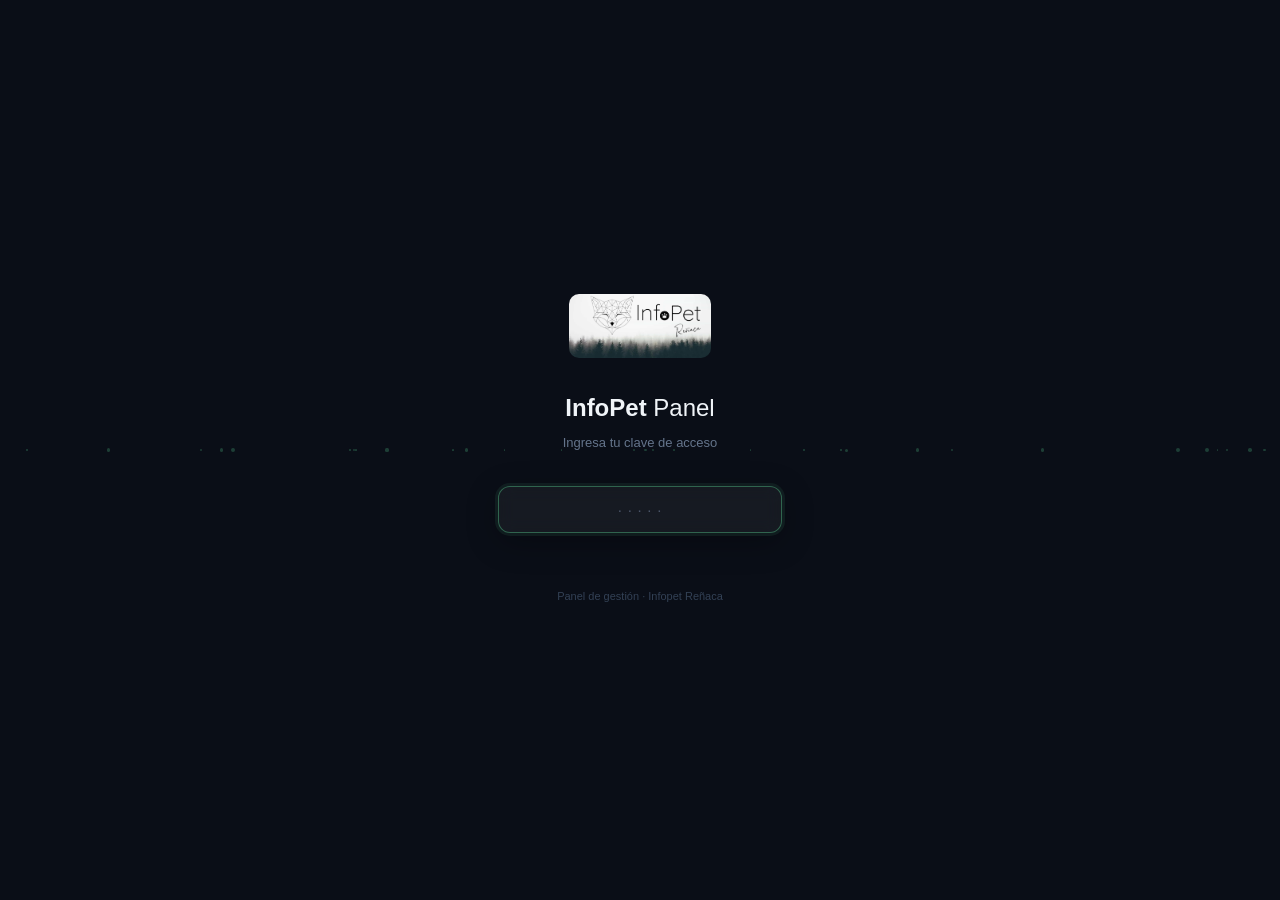
==== commit 0bd33c3f: "feat: todas las páginas con datos reales + funciones bloqueadas - stock-dashboard: datos reales Bsal" ====
--- a/carga-producto.html
+++ b/carga-producto.html
@@ -4,8 +4,19 @@
 <meta charset="UTF-8"/>
 <meta name="viewport" content="width=device-width,initial-scale=1.0"/>
 <title>Cargar producto — Infopet</title>
+<link href="https://fonts.googleapis.com/css2?family=Inter:wght@300;400;500;600;700&display=swap" rel="stylesheet"/>
 <link rel="stylesheet" href="assets/style.css"/>
 <style>
+  :root {
+    --text-muted: #6E6E73;
+    --text-light: #A1A1A6;
+    --surface-2: #F0F0F2;
+    --font-body: 'Inter', sans-serif;
+    --font-mono: 'SF Mono', 'Fira Code', monospace;
+  }
+
+  body { padding-top: 52px; }
+
   .page { max-width: 860px; margin: 0 auto; padding: 32px 24px; }
 
   .page-header { margin-bottom: 32px; }
@@ -72,6 +83,22 @@
   .form-grid .full { grid-column: 1 / -1; }
   .form-input::placeholder { color: var(--text-light); }
   textarea.form-input { resize: vertical; min-height: 80px; }
+
+  /* ── Validation ── */
+  .form-input.invalid {
+    border-color: var(--red);
+    box-shadow: 0 0 0 3px var(--red-bg);
+  }
+  .form-input.invalid + .field-error,
+  .field-error.visible {
+    display: block;
+  }
+  .field-error {
+    display: none;
+    font-size: 11px;
+    color: var(--red);
+    margin-top: 4px;
+  }
 
   .btn-submit {
     margin-top: 12px;
@@ -168,12 +195,13 @@
   </div>
 
   <div class="card" id="formCard">
-    <form id="formProducto" autocomplete="off">
+    <form id="formProducto" autocomplete="off" novalidate>
       <div class="form-grid">
 
         <div class="form-group">
           <label class="form-label">Nombre *</label>
           <input type="text" id="nombre" class="form-input" required/>
+          <span class="field-error">Este campo es obligatorio</span>
         </div>
         <div class="form-group">
           <label class="form-label">SKU</label>
@@ -183,6 +211,7 @@
         <div class="form-group">
           <label class="form-label">Precio CLP *</label>
           <input type="number" id="precio" class="form-input" min="0" required/>
+          <span class="field-error">Este campo es obligatorio</span>
         </div>
         <div class="form-group">
           <label class="form-label">Stock</label>
@@ -192,6 +221,7 @@
         <div class="form-group">
           <label class="form-label">Categor&iacute;a *</label>
           <input type="text" id="categoria" class="form-input" required/>
+          <span class="field-error">Este campo es obligatorio</span>
         </div>
         <div class="form-group">
           <label class="form-label">Marca</label>
@@ -237,9 +267,6 @@
 (function() {
   const form = document.getElementById('formProducto');
   const alertEl = document.getElementById('alert');
-  const summaryEl = document.getElementById('summary');
-  const progressWrap = document.getElementById('progressWrap');
-  const progressBar = document.getElementById('progressBar');
 
   /* ── Stepper helpers ── */
   function setStep(n) {
@@ -255,117 +282,57 @@
     });
   }
 
-  form.addEventListener('submit', async (e) => {
+  // Iniciar en step 1
+  setStep(1);
+
+  /* ── Clear validation on input ── */
+  form.querySelectorAll('.form-input[required]').forEach(input => {
+    input.addEventListener('input', () => {
+      input.classList.remove('invalid');
+      const errorSpan = input.nextElementSibling;
+      if (errorSpan && errorSpan.classList.contains('field-error')) {
+        errorSpan.classList.remove('visible');
+      }
+    });
+  });
+
+  /* ── Form submit ── */
+  form.addEventListener('submit', (e) => {
     e.preventDefault();
 
-    // Limpiar estado previo
-    summaryEl.classList.remove('visible');
-    summaryEl.innerHTML = '';
+    // Clear previous alerts
     alertEl.classList.remove('visible');
 
-    // Leer campos
-    const nombre = document.getElementById('nombre').value.trim();
-    const skuVal = document.getElementById('sku').value.trim();
-    const precio = Number(document.getElementById('precio').value);
-    const stock = Number(document.getElementById('stock').value) || 0;
-    const categoria = document.getElementById('categoria').value.trim();
-    const marca = document.getElementById('marca').value.trim();
-    const variante = document.getElementById('variante').value.trim();
-    const codigoBarra = document.getElementById('codigoBarra').value.trim();
-    const descripcion = document.getElementById('descripcion').value.trim();
-    const clasificacion = document.getElementById('clasificacion').value;
-
-    // Validar obligatorios
-    if (!nombre || !precio || !categoria) {
-      return showAlert(alertEl, 'err', 'Completa los campos obligatorios: Nombre, Precio y Categor\u00eda.');
+    // Validate required fields
+    const requiredFields = form.querySelectorAll('.form-input[required]');
+    let hasErrors = false;
+
+    requiredFields.forEach(input => {
+      input.classList.remove('invalid');
+      const errorSpan = input.nextElementSibling;
+      if (errorSpan && errorSpan.classList.contains('field-error')) {
+        errorSpan.classList.remove('visible');
+      }
+
+      if (!input.value.trim()) {
+        hasErrors = true;
+        input.classList.add('invalid');
+        if (errorSpan && errorSpan.classList.contains('field-error')) {
+          errorSpan.classList.add('visible');
+        }
+      }
+    });
+
+    if (hasErrors) {
+      showAlert(alertEl, 'err', 'Completa los campos obligatorios: Nombre, Precio y Categor\u00eda.');
+      // Focus first invalid field
+      const firstInvalid = form.querySelector('.form-input.invalid');
+      if (firstInvalid) firstInvalid.focus();
+      return;
     }
 
-    const sku = skuVal || autoSKU(nombre);
-
-    // Step 2: Revision
-    setStep(2);
-    progressWrap.classList.add('visible');
-    progressBar.style.width = '0%';
-
-    const tasks = [
-      {
-        name: 'Bsale',
-        fn: () => apiFetch('/api/bsale?endpoint=products.json', {
-          method: 'POST',
-          headers: { 'Content-Type': 'application/json' },
-          body: JSON.stringify({
-            name: nombre,
-            description: descripcion,
-            classificationsId: categoria,
-            variant: {
-              description: variante || nombre,
-              barCode: codigoBarra,
-              code: sku,
-              price: precio,
-              stock: stock
-            }
-          })
-        })
-      },
-      {
-        name: 'Jumpseller',
-        fn: () => apiFetch('/api/jumpseller?endpoint=products.json', {
-          method: 'POST',
-          headers: { 'Content-Type': 'application/json' },
-          body: JSON.stringify({
-            product: {
-              name: nombre,
-              price: precio,
-              stock: stock,
-              sku: sku,
-              description: descripcion,
-              brand: marca,
-              category: categoria
-            }
-          })
-        })
-      },
-      {
-        name: 'Sheets',
-        fn: () => apiFetch('/api/sheets', {
-          method: 'POST',
-          headers: { 'Content-Type': 'application/json' },
-          body: JSON.stringify({
-            values: [clasificacion, categoria, nombre, variante, marca, 0, codigoBarra, sku, 0, precio]
-          })
-        })
-      }
-    ];
-
-    const results = await parallelTasks(tasks, ({ done, total }) => {
-      progressBar.style.width = Math.round((done / total) * 100) + '%';
-    });
-
-    // Ocultar progreso
-    progressWrap.classList.remove('visible');
-
-    // Step 3: Resultado
-    setStep(3);
-
-    let allOk = true;
-    for (const [name, r] of Object.entries(results)) {
-      const ok = r.status === 'ok';
-      if (!ok) allOk = false;
-      const span = document.createElement('span');
-      span.className = 'result-pill ' + (ok ? 'result-ok' : 'result-err');
-      span.textContent = (ok ? '\u2713 ' : '\u2717 ') + name;
-      if (!ok) span.title = r.error;
-      summaryEl.appendChild(span);
-    }
-    summaryEl.classList.add('visible');
-
-    if (allOk) {
-      showAlert(alertEl, 'ok', 'Producto cargado correctamente en los 3 canales.');
-      form.reset();
-      document.getElementById('stock').value = '0';
-    } else {
-      showAlert(alertEl, 'warn', 'Algunas cargas fallaron. Revisa el resumen.');
-    }
+    // WRITE_MODE disabled — show alert
+    alert('Funci\u00f3n no activa a\u00fan \u2014 escrituras bloqueadas (WRITE_MODE desactivado)');
   });
 })();
 </script>
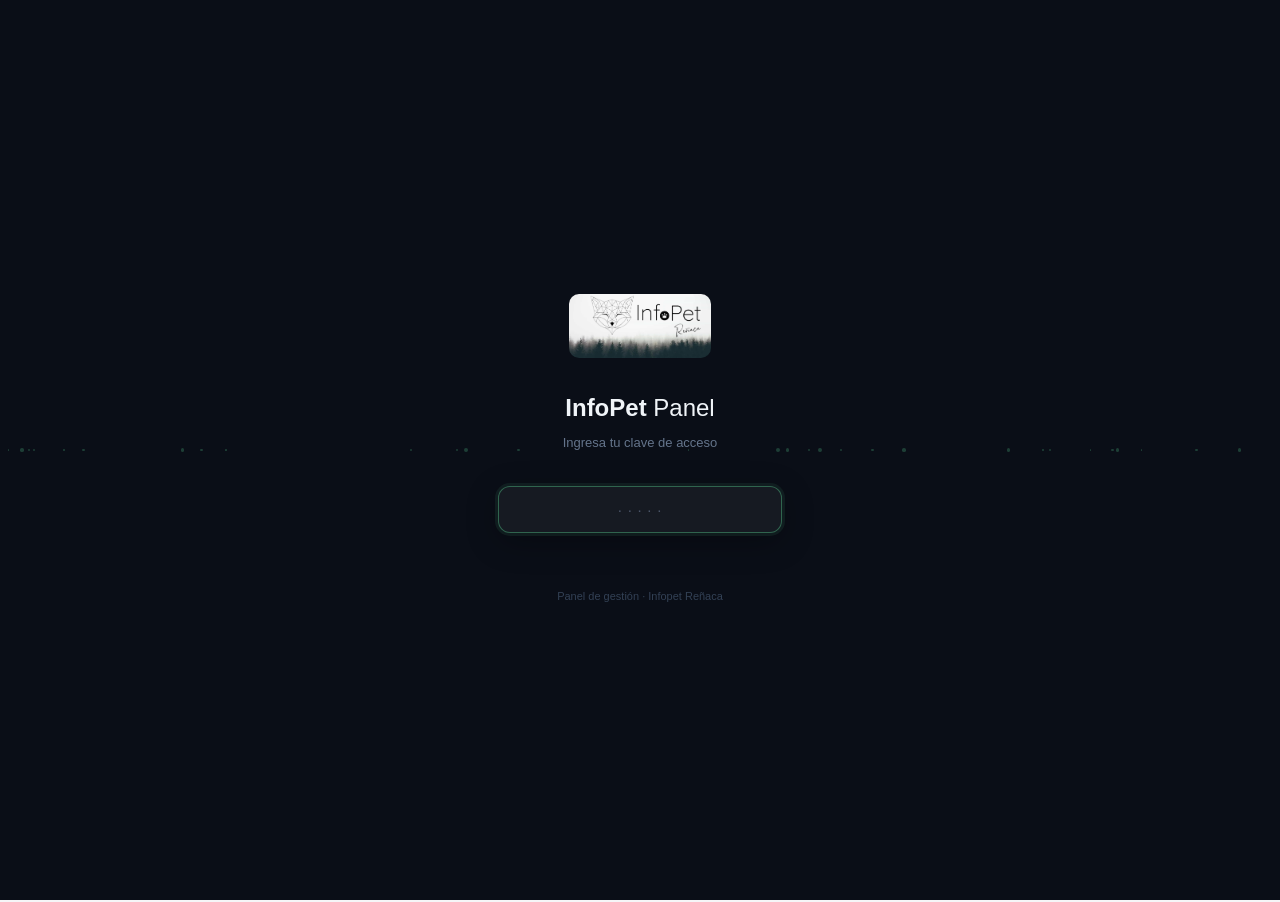
==== commit f72b737f: "feat: caché servidor CDN 10min + rediseño completo mobile-first - api/dashboard-data.js: endpoint ag" ====
--- a/carga-producto.html
+++ b/carga-producto.html
@@ -3,140 +3,120 @@
 <head>
 <meta charset="UTF-8"/>
 <meta name="viewport" content="width=device-width,initial-scale=1.0"/>
-<title>Cargar producto — Infopet</title>
+<title>Cargar producto — InfoPet</title>
 <link href="https://fonts.googleapis.com/css2?family=Inter:wght@300;400;500;600;700&display=swap" rel="stylesheet"/>
 <link rel="stylesheet" href="assets/style.css"/>
 <style>
-  :root {
-    --text-muted: #6E6E73;
-    --text-light: #A1A1A6;
-    --surface-2: #F0F0F2;
-    --font-body: 'Inter', sans-serif;
-    --font-mono: 'SF Mono', 'Fira Code', monospace;
-  }
-
-  body { padding-top: 52px; }
-
-  .page { max-width: 860px; margin: 0 auto; padding: 32px 24px; }
-
-  .page-header { margin-bottom: 32px; }
-  .page-header h1 { margin-bottom: 4px; }
-  .page-header p { color: var(--text-muted); font-size: 14px; }
-
-  /* ── Stepper ── */
-  .stepper {
-    display: flex;
-    align-items: center;
-    justify-content: center;
-    gap: 0;
-    margin-bottom: 32px;
-  }
-  .step {
-    display: flex;
-    align-items: center;
-    gap: 10px;
-    font-size: 14px;
-    color: var(--text-muted);
-    font-weight: 500;
-    transition: color 0.3s var(--ease);
-  }
-  .step-circle {
-    width: 32px;
-    height: 32px;
-    border-radius: 50%;
-    display: flex;
-    align-items: center;
-    justify-content: center;
-    font-size: 13px;
-    font-weight: 600;
-    border: 2px solid var(--border);
-    color: var(--text-muted);
-    background: var(--surface);
-    transition: all 0.3s var(--ease);
-  }
-  .step.active .step-circle {
-    background: var(--accent);
-    border-color: var(--accent);
-    color: #fff;
-  }
-  .step.active { color: var(--text); }
-  .step.done .step-circle {
-    background: var(--green);
-    border-color: var(--green);
-    color: #fff;
-  }
-  .step-line {
-    width: 48px;
-    height: 2px;
-    background: var(--border);
-    margin: 0 12px;
-    transition: background 0.3s var(--ease);
-  }
-  .step-line.done { background: var(--green); }
-
-  /* ── Form grid ── */
-  .form-grid {
-    display: grid;
-    grid-template-columns: 1fr 1fr;
-    gap: 0 20px;
-  }
-  .form-grid .full { grid-column: 1 / -1; }
-  .form-input::placeholder { color: var(--text-light); }
-  textarea.form-input { resize: vertical; min-height: 80px; }
-
-  /* ── Validation ── */
-  .form-input.invalid {
-    border-color: var(--red);
-    box-shadow: 0 0 0 3px var(--red-bg);
-  }
-  .form-input.invalid + .field-error,
-  .field-error.visible {
-    display: block;
-  }
-  .field-error {
-    display: none;
-    font-size: 11px;
-    color: var(--red);
-    margin-top: 4px;
-  }
-
-  .btn-submit {
-    margin-top: 12px;
-    width: 100%;
-    justify-content: center;
-    font-size: 15px;
-    padding: 14px 24px;
-  }
-
-  /* ── Progress ── */
-  .progress-wrap { display: none; margin-bottom: 16px; }
-  .progress-wrap.visible { display: block; }
-
-  /* ── Result pills ── */
-  .result-summary {
-    display: none;
-    gap: 10px;
-    flex-wrap: wrap;
-    margin-bottom: 16px;
-  }
-  .result-summary.visible { display: flex; }
-  .result-pill {
-    font-size: 13px;
-    font-weight: 600;
-    padding: 6px 16px;
-    border-radius: 100px;
-    letter-spacing: 0.01em;
-  }
-  .result-ok { background: var(--green-bg); color: var(--green); }
-  .result-err { background: var(--red-bg); color: var(--red); }
-
-  @media (max-width: 600px) {
-    .form-grid { grid-template-columns: 1fr; }
-    .page { padding: 20px 16px; }
-    .stepper { gap: 0; }
-    .step span:not(.step-circle) { display: none; }
-    .step-line { width: 32px; margin: 0 6px; }
-  }
+body { padding-top: 52px; }
+
+.page { max-width: 860px; margin: 0 auto; padding: 36px 24px 64px; }
+
+/* ── Header ── */
+.page-header { margin-bottom: 32px; }
+.page-header h1 {
+  font-size: 28px; font-weight: 700; letter-spacing: -0.03em;
+  color: var(--text); margin-bottom: 6px;
+}
+.page-header p { font-size: 14px; color: var(--text-3); line-height: 1.5; }
+
+/* ── Form card ── */
+.form-card {
+  background: #fff;
+  border: 0.5px solid rgba(0,0,0,0.08);
+  border-radius: 16px;
+  padding: 28px 24px 24px;
+}
+
+/* ── Form grid ── */
+.form-grid {
+  display: grid;
+  grid-template-columns: 1fr 1fr;
+  gap: 4px 20px;
+}
+.form-grid .full { grid-column: 1 / -1; }
+
+/* ── Form group ── */
+.fg { margin-bottom: 16px; }
+.fg-label {
+  display: block;
+  font-size: 10px;
+  font-weight: 600;
+  text-transform: uppercase;
+  letter-spacing: 0.06em;
+  color: #6E6E73;
+  margin-bottom: 6px;
+}
+.fg-input {
+  width: 100%;
+  padding: 11px 14px;
+  background: #F0F0F2;
+  border: 0.5px solid rgba(0,0,0,0.08);
+  border-radius: 10px;
+  font-family: 'Inter', sans-serif;
+  font-size: 14px;
+  color: var(--text);
+  transition: border-color 0.2s, box-shadow 0.2s;
+  -webkit-appearance: none;
+  appearance: none;
+}
+.fg-input:focus {
+  outline: none;
+  border-color: #2D6A4F;
+  box-shadow: 0 0 0 3px rgba(45,106,79,0.10);
+}
+.fg-input::placeholder { color: #A1A1A6; }
+textarea.fg-input { resize: vertical; min-height: 88px; line-height: 1.5; }
+select.fg-input { cursor: pointer; }
+
+/* ── Validation ── */
+.fg-input.invalid {
+  border-color: var(--red);
+  box-shadow: 0 0 0 3px var(--red-bg);
+}
+.fg-error {
+  display: none;
+  font-size: 11px;
+  color: var(--red);
+  margin-top: 5px;
+  font-weight: 500;
+}
+.fg-input.invalid ~ .fg-error { display: block; }
+
+/* ── Submit button ── */
+.btn-submit {
+  display: flex;
+  align-items: center;
+  justify-content: center;
+  gap: 6px;
+  width: 100%;
+  padding: 14px 24px;
+  margin-top: 8px;
+  background: #1D1D1F;
+  color: #fff;
+  border: none;
+  border-radius: 10px;
+  font-family: 'Inter', sans-serif;
+  font-size: 15px;
+  font-weight: 600;
+  cursor: pointer;
+  transition: background 0.15s, transform 0.1s;
+}
+.btn-submit:hover { background: #333; }
+.btn-submit:active { transform: scale(0.99); }
+
+/* ── Alert ── */
+#alert { margin-bottom: 20px; }
+
+/* ── Responsive ── */
+@media (max-width: 640px) {
+  .page { padding: 24px 16px 48px; }
+  .form-card { padding: 20px 16px; }
+  .form-grid { grid-template-columns: 1fr; }
+  .fg-input { padding: 13px 14px; font-size: 16px; min-height: 48px; }
+  select.fg-input { min-height: 48px; }
+  .btn-submit { padding: 16px 24px; font-size: 16px; min-height: 52px; }
+  .page-header h1 { font-size: 24px; }
+}
 </style>
 </head>
 <body>
@@ -163,88 +143,63 @@
   <!-- Header -->
   <div class="page-header">
     <h1>Cargar producto</h1>
-    <p>Un formulario &rarr; Bsale + Jumpseller + Sheets en paralelo</p>
+    <p>Un formulario &rarr; Bsale + Jumpseller + Sheets</p>
   </div>
 
-  <!-- Stepper -->
-  <div class="stepper" id="stepper">
-    <div class="step active" data-step="1">
-      <span class="step-circle">1</span>
-      <span>Datos</span>
-    </div>
-    <div class="step-line" data-line="1"></div>
-    <div class="step" data-step="2">
-      <span class="step-circle">2</span>
-      <span>Revisi&oacute;n</span>
-    </div>
-    <div class="step-line" data-line="2"></div>
-    <div class="step" data-step="3">
-      <span class="step-circle">3</span>
-      <span>Resultado</span>
-    </div>
-  </div>
-
   <div id="alert" class="alert"></div>
 
-  <div class="result-summary" id="summary"></div>
-
-  <div class="progress-wrap" id="progressWrap">
-    <div class="progress">
-      <div class="progress-bar" id="progressBar" style="width:0%"></div>
-    </div>
-  </div>
-
-  <div class="card" id="formCard">
+  <!-- Form card -->
+  <div class="form-card">
     <form id="formProducto" autocomplete="off" novalidate>
       <div class="form-grid">
 
-        <div class="form-group">
-          <label class="form-label">Nombre *</label>
-          <input type="text" id="nombre" class="form-input" required/>
-          <span class="field-error">Este campo es obligatorio</span>
-        </div>
-        <div class="form-group">
-          <label class="form-label">SKU</label>
-          <input type="text" id="sku" class="form-input" placeholder="Se genera autom&aacute;ticamente"/>
-        </div>
-
-        <div class="form-group">
-          <label class="form-label">Precio CLP *</label>
-          <input type="number" id="precio" class="form-input" min="0" required/>
-          <span class="field-error">Este campo es obligatorio</span>
-        </div>
-        <div class="form-group">
-          <label class="form-label">Stock</label>
-          <input type="number" id="stock" class="form-input" min="0" value="0"/>
-        </div>
-
-        <div class="form-group">
-          <label class="form-label">Categor&iacute;a *</label>
-          <input type="text" id="categoria" class="form-input" required/>
-          <span class="field-error">Este campo es obligatorio</span>
-        </div>
-        <div class="form-group">
-          <label class="form-label">Marca</label>
-          <input type="text" id="marca" class="form-input"/>
-        </div>
-
-        <div class="form-group">
-          <label class="form-label">Variante</label>
-          <input type="text" id="variante" class="form-input" placeholder="Ej: 4 kg, 1 unidad"/>
-        </div>
-        <div class="form-group">
-          <label class="form-label">C&oacute;digo de barra EAN</label>
-          <input type="text" id="codigoBarra" class="form-input"/>
-        </div>
-
-        <div class="form-group full">
-          <label class="form-label">Descripci&oacute;n web</label>
-          <textarea id="descripcion" class="form-input"></textarea>
-        </div>
-
-        <div class="form-group full">
-          <label class="form-label">Clasificaci&oacute;n</label>
-          <select id="clasificacion" class="form-input">
+        <div class="fg">
+          <label class="fg-label">Nombre *</label>
+          <input type="text" id="nombre" class="fg-input" required placeholder="Nombre del producto"/>
+          <span class="fg-error">Este campo es obligatorio</span>
+        </div>
+        <div class="fg">
+          <label class="fg-label">SKU</label>
+          <input type="text" id="sku" class="fg-input" placeholder="autom&aacute;tico"/>
+        </div>
+
+        <div class="fg">
+          <label class="fg-label">Precio CLP *</label>
+          <input type="number" id="precio" class="fg-input" min="0" required placeholder="0"/>
+          <span class="fg-error">Este campo es obligatorio</span>
+        </div>
+        <div class="fg">
+          <label class="fg-label">Stock</label>
+          <input type="number" id="stock" class="fg-input" min="0" value="0"/>
+        </div>
+
+        <div class="fg">
+          <label class="fg-label">Categor&iacute;a *</label>
+          <input type="text" id="categoria" class="fg-input" required placeholder="Ej: Alimento perro"/>
+          <span class="fg-error">Este campo es obligatorio</span>
+        </div>
+        <div class="fg">
+          <label class="fg-label">Marca</label>
+          <input type="text" id="marca" class="fg-input" placeholder="Ej: Royal Canin"/>
+        </div>
+
+        <div class="fg">
+          <label class="fg-label">Variante</label>
+          <input type="text" id="variante" class="fg-input" placeholder="Ej: 4 kg, 1 unidad"/>
+        </div>
+        <div class="fg">
+          <label class="fg-label">C&oacute;digo de barra</label>
+          <input type="text" id="codigoBarra" class="fg-input" placeholder="EAN / UPC"/>
+        </div>
+
+        <div class="fg full">
+          <label class="fg-label">Descripci&oacute;n</label>
+          <textarea id="descripcion" class="fg-input" placeholder="Descripci&oacute;n para la tienda web"></textarea>
+        </div>
+
+        <div class="fg full">
+          <label class="fg-label">Clasificaci&oacute;n</label>
+          <select id="clasificacion" class="fg-input">
             <option value="Alimento">Alimento</option>
             <option value="Accesorio">Accesorio</option>
             <option value="Higiene">Higiene</option>
@@ -255,7 +210,7 @@
 
       </div>
 
-      <button type="submit" class="btn btn-primary btn-submit">Cargar producto &rarr;</button>
+      <button type="submit" class="btn-submit">Cargar producto &rarr;</button>
     </form>
   </div>
 
@@ -265,73 +220,39 @@
 <script src="assets/utils.js"></script>
 <script>
 (function() {
-  const form = document.getElementById('formProducto');
-  const alertEl = document.getElementById('alert');
-
-  /* ── Stepper helpers ── */
-  function setStep(n) {
-    document.querySelectorAll('.step').forEach(s => {
-      const sn = Number(s.dataset.step);
-      s.classList.remove('active', 'done');
-      if (sn < n) s.classList.add('done');
-      if (sn === n) s.classList.add('active');
-    });
-    document.querySelectorAll('.step-line').forEach(l => {
-      const ln = Number(l.dataset.line);
-      l.classList.toggle('done', ln < n);
-    });
-  }
-
-  // Iniciar en step 1
-  setStep(1);
-
-  /* ── Clear validation on input ── */
-  form.querySelectorAll('.form-input[required]').forEach(input => {
-    input.addEventListener('input', () => {
+  var form = document.getElementById('formProducto');
+  var alertEl = document.getElementById('alert');
+
+  /* Clear validation on input */
+  form.querySelectorAll('.fg-input[required]').forEach(function(input) {
+    input.addEventListener('input', function() {
       input.classList.remove('invalid');
-      const errorSpan = input.nextElementSibling;
-      if (errorSpan && errorSpan.classList.contains('field-error')) {
-        errorSpan.classList.remove('visible');
-      }
     });
   });
 
-  /* ── Form submit ── */
-  form.addEventListener('submit', (e) => {
+  /* Form submit */
+  form.addEventListener('submit', function(e) {
     e.preventDefault();
-
-    // Clear previous alerts
     alertEl.classList.remove('visible');
 
-    // Validate required fields
-    const requiredFields = form.querySelectorAll('.form-input[required]');
-    let hasErrors = false;
-
-    requiredFields.forEach(input => {
+    var required = form.querySelectorAll('.fg-input[required]');
+    var hasErrors = false;
+
+    required.forEach(function(input) {
       input.classList.remove('invalid');
-      const errorSpan = input.nextElementSibling;
-      if (errorSpan && errorSpan.classList.contains('field-error')) {
-        errorSpan.classList.remove('visible');
-      }
-
       if (!input.value.trim()) {
         hasErrors = true;
         input.classList.add('invalid');
-        if (errorSpan && errorSpan.classList.contains('field-error')) {
-          errorSpan.classList.add('visible');
-        }
       }
     });
 
     if (hasErrors) {
       showAlert(alertEl, 'err', 'Completa los campos obligatorios: Nombre, Precio y Categor\u00eda.');
-      // Focus first invalid field
-      const firstInvalid = form.querySelector('.form-input.invalid');
-      if (firstInvalid) firstInvalid.focus();
+      var first = form.querySelector('.fg-input.invalid');
+      if (first) first.focus();
       return;
     }
 
-    // WRITE_MODE disabled — show alert
     alert('Funci\u00f3n no activa a\u00fan \u2014 escrituras bloqueadas (WRITE_MODE desactivado)');
   });
 })();
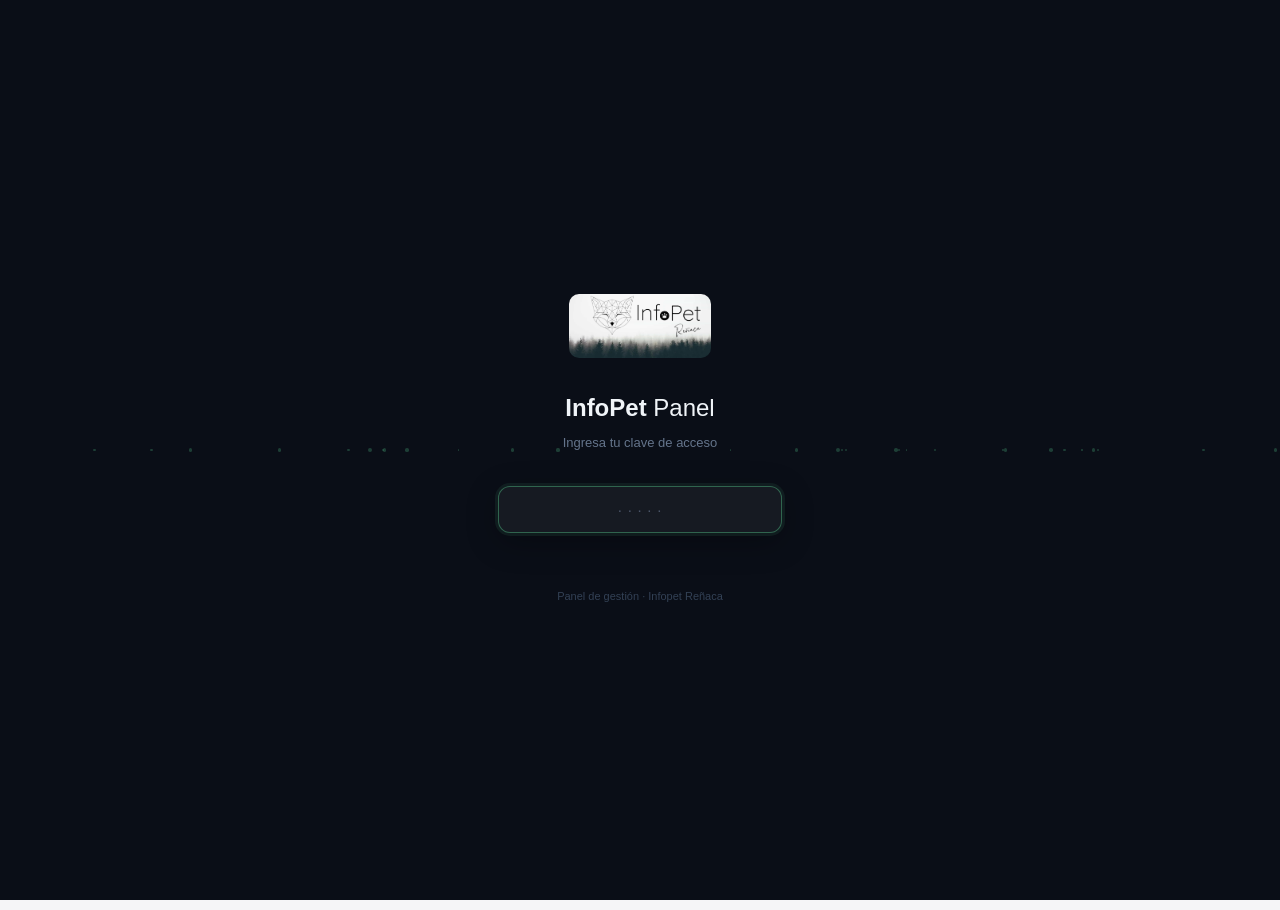
==== commit 21be12ef: "fix: navbar no tapa contenido — padding-top corregido en todas las páginas - Banner ambiente posicio" ====
--- a/carga-producto.html
+++ b/carga-producto.html
@@ -7,7 +7,7 @@
 <link href="https://fonts.googleapis.com/css2?family=Inter:wght@300;400;500;600;700&display=swap" rel="stylesheet"/>
 <link rel="stylesheet" href="assets/style.css"/>
 <style>
-body { padding-top: 52px; }
+body { padding-top: 60px; }
 
 .page { max-width: 860px; margin: 0 auto; padding: 36px 24px 64px; }
 
--- a/assets/style.css
+++ b/assets/style.css
@@ -44,6 +44,8 @@
   line-height: 1.6;
   min-height: 100vh;
   -webkit-font-smoothing: antialiased;
+  scroll-padding-top: 80px;
+  -webkit-tap-highlight-color: transparent;
 }
 
 h1, h2, h3, h4 {
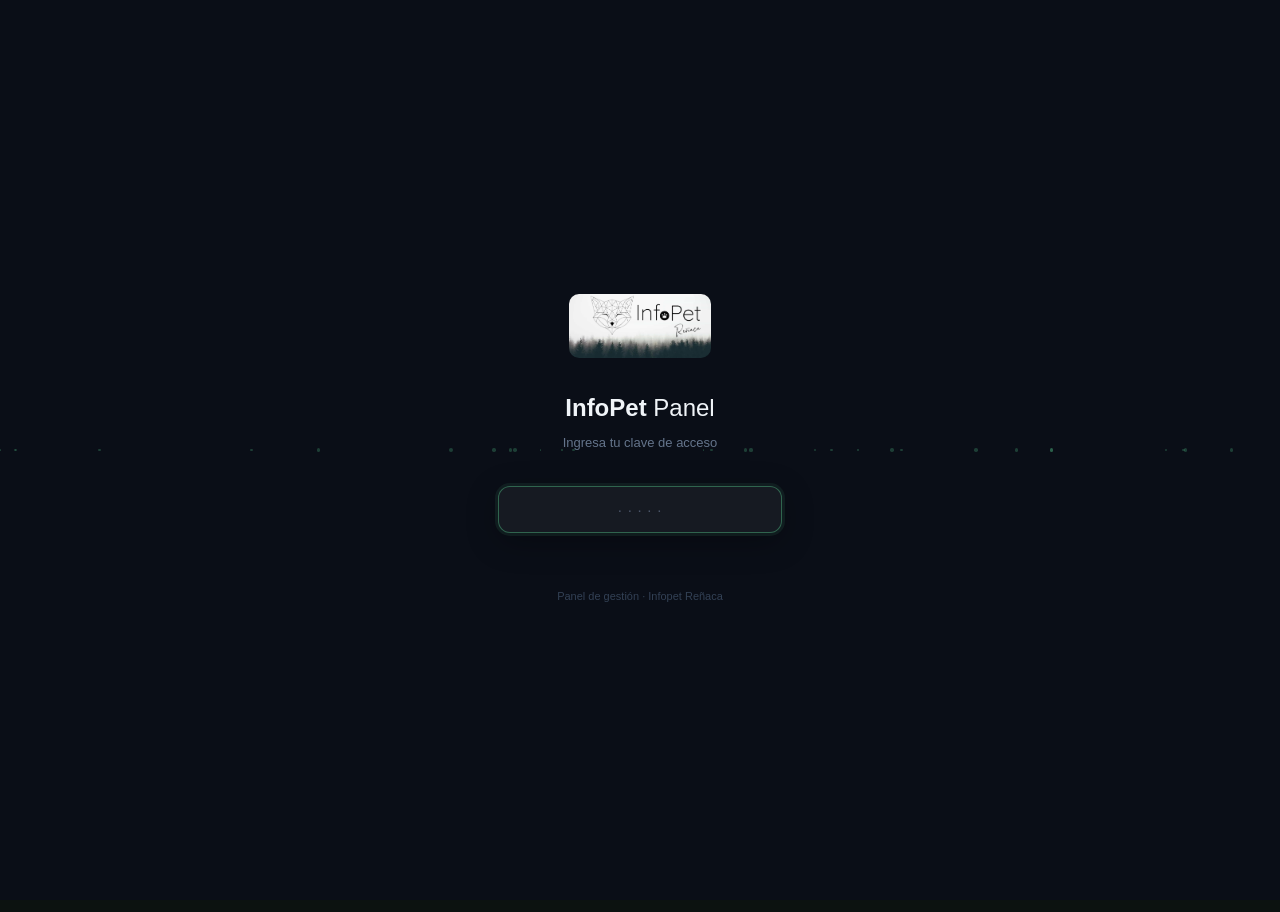
==== commit 83082c10: "design: dark theme + fondo InfoPet + animación logo paw en todas las páginas - Todas las páginas con" ====
--- a/carga-producto.html
+++ b/carga-producto.html
@@ -7,27 +7,41 @@
 <link href="https://fonts.googleapis.com/css2?family=Inter:wght@300;400;500;600;700&display=swap" rel="stylesheet"/>
 <link rel="stylesheet" href="assets/style.css"/>
 <style>
-body { padding-top: 60px; }
+body {
+  background: #0C1210;
+  color: #fff;
+  padding-top: 60px;
+}
+.page-bg {
+  position: fixed; inset: 0; z-index: 0;
+  background: url('assets/banner-forest.jpg') center/cover no-repeat;
+}
+.page-bg::after {
+  content: ''; position: absolute; inset: 0;
+  background: rgba(12, 18, 16, 0.88);
+}
+.page-content { position: relative; z-index: 1; }
 
 .page { max-width: 860px; margin: 0 auto; padding: 36px 24px 64px; }
 
-/* ── Header ── */
+/* Header */
 .page-header { margin-bottom: 32px; }
 .page-header h1 {
   font-size: 28px; font-weight: 700; letter-spacing: -0.03em;
-  color: var(--text); margin-bottom: 6px;
-}
-.page-header p { font-size: 14px; color: var(--text-3); line-height: 1.5; }
-
-/* ── Form card ── */
+  color: rgba(255,255,255,0.9); margin-bottom: 6px;
+}
+.page-header p { font-size: 14px; color: rgba(255,255,255,0.4); line-height: 1.5; }
+
+/* Form card */
 .form-card {
-  background: #fff;
-  border: 0.5px solid rgba(0,0,0,0.08);
-  border-radius: 16px;
+  background: rgba(255,255,255,0.06);
+  border: 1px solid rgba(255,255,255,0.08);
+  border-radius: 20px;
   padding: 28px 24px 24px;
-}
-
-/* ── Form grid ── */
+  backdrop-filter: blur(20px); -webkit-backdrop-filter: blur(20px);
+}
+
+/* Form grid */
 .form-grid {
   display: grid;
   grid-template-columns: 1fr 1fr;
@@ -35,7 +49,7 @@
 }
 .form-grid .full { grid-column: 1 / -1; }
 
-/* ── Form group ── */
+/* Form group */
 .fg { margin-bottom: 16px; }
 .fg-label {
   display: block;
@@ -43,46 +57,47 @@
   font-weight: 600;
   text-transform: uppercase;
   letter-spacing: 0.06em;
-  color: #6E6E73;
+  color: rgba(255,255,255,0.35);
   margin-bottom: 6px;
 }
 .fg-input {
   width: 100%;
   padding: 11px 14px;
-  background: #F0F0F2;
-  border: 0.5px solid rgba(0,0,0,0.08);
+  background: rgba(255,255,255,0.06);
+  border: 1px solid rgba(255,255,255,0.1);
   border-radius: 10px;
   font-family: 'Inter', sans-serif;
   font-size: 14px;
-  color: var(--text);
+  color: #fff;
   transition: border-color 0.2s, box-shadow 0.2s;
   -webkit-appearance: none;
   appearance: none;
 }
 .fg-input:focus {
   outline: none;
-  border-color: #2D6A4F;
-  box-shadow: 0 0 0 3px rgba(45,106,79,0.10);
-}
-.fg-input::placeholder { color: #A1A1A6; }
+  border-color: rgba(45,106,79,0.6);
+  box-shadow: 0 0 0 3px rgba(45,106,79,0.15);
+}
+.fg-input::placeholder { color: rgba(255,255,255,0.3); }
 textarea.fg-input { resize: vertical; min-height: 88px; line-height: 1.5; }
 select.fg-input { cursor: pointer; }
-
-/* ── Validation ── */
+select.fg-input option { background: #1a1f1d; color: #fff; }
+
+/* Validation */
 .fg-input.invalid {
-  border-color: var(--red);
-  box-shadow: 0 0 0 3px var(--red-bg);
+  border-color: #FF6961;
+  box-shadow: 0 0 0 3px rgba(255,59,48,0.15);
 }
 .fg-error {
   display: none;
   font-size: 11px;
-  color: var(--red);
+  color: #FF6961;
   margin-top: 5px;
   font-weight: 500;
 }
 .fg-input.invalid ~ .fg-error { display: block; }
 
-/* ── Submit button ── */
+/* Submit button */
 .btn-submit {
   display: flex;
   align-items: center;
@@ -91,9 +106,9 @@
   width: 100%;
   padding: 14px 24px;
   margin-top: 8px;
-  background: #1D1D1F;
+  background: rgba(255,255,255,0.1);
   color: #fff;
-  border: none;
+  border: 1px solid rgba(255,255,255,0.12);
   border-radius: 10px;
   font-family: 'Inter', sans-serif;
   font-size: 15px;
@@ -101,13 +116,13 @@
   cursor: pointer;
   transition: background 0.15s, transform 0.1s;
 }
-.btn-submit:hover { background: #333; }
+.btn-submit:hover { background: rgba(255,255,255,0.16); }
 .btn-submit:active { transform: scale(0.99); }
 
-/* ── Alert ── */
+/* Alert */
 #alert { margin-bottom: 20px; }
 
-/* ── Responsive ── */
+/* Responsive */
 @media (max-width: 640px) {
   .page { padding: 24px 16px 48px; }
   .form-card { padding: 20px 16px; }
@@ -121,20 +136,23 @@
 </head>
 <body>
 
+<div class="page-bg"></div>
+<div class="page-content">
+
 <!-- Navbar -->
-<nav class="navbar">
-  <a href="index.html" class="navbar-brand">
+<nav class="navbar" style="background:rgba(12,18,16,0.85);backdrop-filter:saturate(180%) blur(20px);-webkit-backdrop-filter:saturate(180%) blur(20px);border-bottom:1px solid rgba(255,255,255,0.06)">
+  <a href="index.html" class="navbar-brand" style="color:#fff">
     <img src="assets/logo.jpeg" alt="InfoPet"/>
-    <span>InfoPet</span>
+    <span style="color:#fff">InfoPet</span>
     <span class="badge">panel</span>
   </a>
   <div class="navbar-links">
-    <a href="index.html">Inicio</a>
-    <a href="carga-producto.html" class="active">Carga</a>
-    <a href="facturas.html">Facturas</a>
-    <a href="stock-dashboard.html">Stock</a>
-    <a href="jumpseller-bulk.html">Bulk</a>
-    <a href="sync-stock.html">Sync</a>
+    <a href="index.html" style="color:rgba(255,255,255,0.4)">Inicio</a>
+    <a href="carga-producto.html" class="active" style="color:#fff">Carga</a>
+    <a href="facturas.html" style="color:rgba(255,255,255,0.4)">Facturas</a>
+    <a href="stock-dashboard.html" style="color:rgba(255,255,255,0.4)">Stock</a>
+    <a href="jumpseller-bulk.html" style="color:rgba(255,255,255,0.4)">Bulk</a>
+    <a href="sync-stock.html" style="color:rgba(255,255,255,0.4)">Sync</a>
   </div>
 </nav>
 
@@ -216,6 +234,8 @@
 
 </main>
 
+</div>
+
 <script src="auth.js"></script>
 <script src="assets/utils.js"></script>
 <script>
